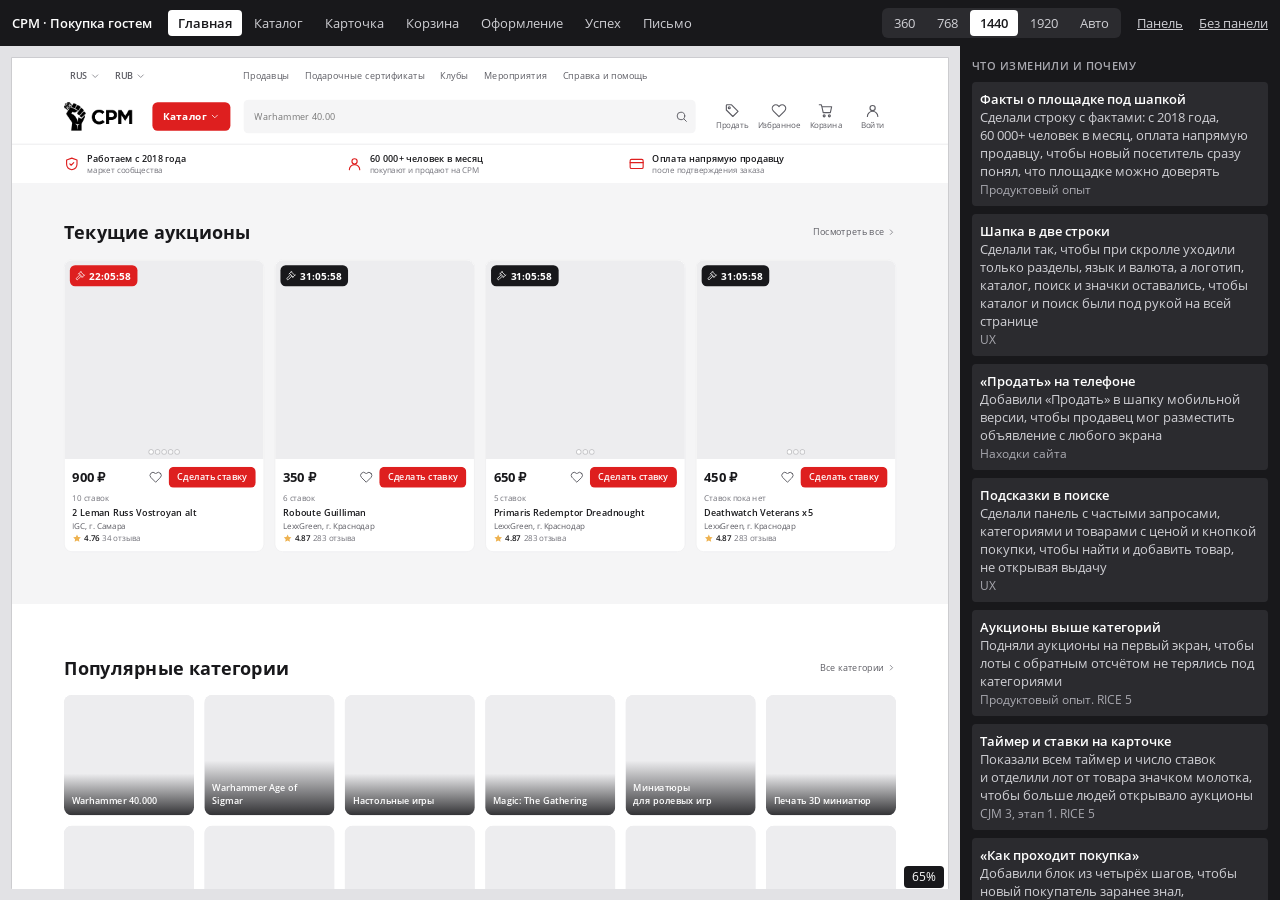
==== index.html @ 2442e8bf "Тексты преимуществ и обводка индикатора избранного Co-Authored-By: Claude Opus 5.5 <noreply@anthropi" ====
<!doctype html>
<html lang="ru">
<head>
<meta charset="utf-8">
<meta name="viewport" content="width=device-width, initial-scale=1">
<meta name="robots" content="noindex, nofollow">
<link rel="icon" href="assets/logo.png">
<title>СРМ: проверка прототипа</title>
<style>
@font-face { font-family: 'Open Sans'; font-weight: 400; src: url('assets/fonts/OpenSans-Regular.woff2') format('woff2'); }
@font-face { font-family: 'Open Sans'; font-weight: 600; src: url('assets/fonts/OpenSans-SemiBold.woff2') format('woff2'); }
:root { --bg: #18181b; --bg2: #2b2b2f; --line: #45454b; --t: #fff; --t2: #cfcfd4; --t3: #a9a9b0; --stage: #e2e2e5; }
* { box-sizing: border-box; }
html, body { height: 100%; margin: 0; }
body { display: grid; grid-template-rows: auto minmax(0, 1fr); font: 400 13px/18px 'Open Sans', sans-serif; background: var(--stage); color: var(--t); overflow: hidden; }
button { font: inherit; color: inherit; background: none; border: 0; cursor: pointer; padding: 0; }
.bar { background: var(--bg); display: flex; align-items: center; gap: 16px; padding: 8px 12px; min-width: 0; }
.bar .ttl { font-weight: 600; white-space: nowrap; }
.steps { display: flex; gap: 2px; overflow-x: auto; flex: 1; min-width: 0; scrollbar-width: none; }
.steps::-webkit-scrollbar { display: none; }
.steps button { flex: none; padding: 4px 10px; border-radius: 4px; color: var(--t2); white-space: nowrap; }
.steps button:hover { background: var(--bg2); }
.steps button.on { background: #fff; color: #18181b; font-weight: 600; }
.seg { display: flex; gap: 2px; background: var(--bg2); padding: 2px; border-radius: 6px; flex: none; }
.seg button { padding: 4px 10px; border-radius: 4px; color: var(--t2); }
.seg button.on { background: #fff; color: #18181b; font-weight: 600; }
.lnk { color: var(--t2); text-decoration: underline; white-space: nowrap; }
.main { display: grid; grid-template-columns: minmax(0, 1fr) 320px; min-height: 0; }
body.no-side .main { grid-template-columns: minmax(0, 1fr); }
body.no-side .side { display: none; }
.stage { position: relative; overflow: hidden; display: flex; justify-content: center; align-items: flex-start; padding: 12px; min-width: 0; }
.frame-box { background: #fff; box-shadow: 0 0 0 1px rgba(24,24,27,.16); transform-origin: top center; flex: none; }
iframe { display: block; width: 100%; height: 100%; border: 0; }
.scale { position: absolute; right: 16px; bottom: 12px; background: var(--bg); padding: 2px 8px; border-radius: 4px; font-size: 12px; }
.side { background: var(--bg); overflow: auto; padding: 12px; }
.side h2 { font-size: 11px; line-height: 16px; letter-spacing: .04em; text-transform: uppercase; color: var(--t3); margin: 16px 0 8px; font-weight: 600; }
.side h2:first-child { margin-top: 0; }
.ctl { display: grid; gap: 4px; }
.ctl button.act { text-align: left; padding: 6px 8px; border-radius: 4px; background: var(--bg2); color: var(--t); }
.ctl button.act:hover { background: var(--line); }
.tgl { display: flex; align-items: center; justify-content: space-between; gap: 8px; padding: 4px 8px; border-radius: 4px; background: var(--bg2); cursor: pointer; }
.tgl input { accent-color: #fb3939; margin: 0; }
.sel { width: 100%; background: var(--bg2); color: var(--t); border: 0; padding: 6px; border-radius: 4px; font: inherit; }
.ann { display: grid; gap: 8px; margin: 0; padding: 0; list-style: none; }
.ann li { padding: 8px; border-radius: 4px; background: var(--bg2); color: var(--t2); }
.ann b { color: var(--t); font-weight: 600; display: block; }
.ann .ref { display: block; margin-top: 2px; color: var(--t3); font-size: 12px; line-height: 16px; }
.ann li.dev { border-left: 2px solid #eeb250; }
.ann li.dev::before { content: 'Для разработки'; display: block; color: #eeb250; font-size: 11px; line-height: 16px; font-weight: 600; }
@media (max-width: 900px) { .bar { flex-wrap: wrap; } .steps { order: 3; flex-basis: 100%; } .main { grid-template-columns: minmax(0, 1fr); grid-template-rows: minmax(0, 1fr); } .side { display: none; } }
</style>
</head>
<body>
<div class="bar">
  <span class="ttl">СРМ · Покупка гостем</span>
  <div class="steps" id="steps"></div>
  <div class="seg" id="widths" aria-label="Ширина экрана"></div>
  <button class="lnk" id="sideBtn">Панель</button>
  <a class="lnk" href="app.html?v=59" target="_blank">Без панели</a>
</div>
<div class="main">
  <div class="stage" id="stage">
    <div class="frame-box" id="box"><iframe id="f" src="app.html?v=59#/" title="Прототип"></iframe></div>
    <span class="scale" id="scale" hidden></span>
  </div>
  <aside class="side" id="side"></aside>
</div>
<script>
const STEPS = [['home', 'Главная', '#/'], ['catalog', 'Каталог', '#/catalog'], ['item', 'Карточка', '#/item/strudd'], ['cart', 'Корзина', '#/cart'], ['checkout', 'Оформление', '#/checkout'], ['success', 'Успех', '#/success'], ['email', 'Письмо', '#/email']];
const WIDTHS = [[360, '360'], [768, '768'], [1440, '1440'], [1920, '1920'], [0, 'Авто']];

const NOTES = {
  home: [
    ['Факты о площадке под шапкой', 'Сделали строку с фактами: с 2018 года, 60 000+ человек в месяц, оплата напрямую продавцу, чтобы новый посетитель сразу понял, что площадке можно доверять', 'Продуктовый опыт'],
    ['Шапка в две строки', 'Сделали так, чтобы при скролле уходили только разделы, язык и валюта, а логотип, каталог, поиск и значки оставались, чтобы каталог и поиск были под рукой на всей странице', 'UX'],
    ['«Продать» на телефоне', 'Добавили «Продать» в шапку мобильной версии, чтобы продавец мог разместить объявление с любого экрана', 'Находки сайта'],
    ['Подсказки в поиске', 'Сделали панель с частыми запросами, категориями и товарами с ценой и кнопкой покупки, чтобы найти и добавить товар, не открывая выдачу', 'UX'],
    ['Аукционы выше категорий', 'Подняли аукционы на первый экран, чтобы лоты с обратным отсчётом не терялись под категориями', 'Продуктовый опыт. RICE 5'],
    ['Таймер и ставки на карточке', 'Показали всем таймер и число ставок и отделили лот от товара значком молотка, чтобы больше людей открывало аукционы', 'CJM 3, этап 1. RICE 5'],
    ['«Как проходит покупка»', 'Добавили блок из четырёх шагов, чтобы новый покупатель заранее знал, что сначала подтверждает продавец, а платит он потом и напрямую', 'CJM 1, этап 6'],
    ['Продавцы с лучшими отзывами', 'Добавили продавцов с рейтингом и их товарами, чтобы покупатель выбирал из проверенных и меньше боялся незнакомых', 'Продуктовый опыт. RICE 2'],
    ['Клубы и мероприятия вместе', 'Собрали два блока в один и опустили его ниже товаров, чтобы покупка шла первой, а сообщество оставалось на виду', 'Продуктовый опыт'],
    ['«Есть что продать?»', 'Добавили блок для продавцов, чтобы главная работала и на вторую сторону площадки, а не только на покупателя', 'Продуктовый опыт'],
  ],
  catalog: [
    ['Товары выше', 'Свернули теги в одну строку с «Показать ещё», чтобы товары были на первом экране, а не во второй его половине', 'CJM 1, этап 1. RICE 6'],
    ['Категории в фильтрах по шагам', 'Перенесли ряды категорий в фильтры и показываем их по шагам: раздел, группа, подраздел, чтобы не искать нужное в длинном дереве и всегда видеть путь назад', 'CJM 1, этап 1. RICE 6'],
    ['Короткие списки', 'Ограничили категории пятью пунктами до «Ещё», чтобы цена и продавец не уезжали вниз', 'UX'],
    ['Главные фильтры раскрыты', 'Раскрыли категорию, цену, продавца и безопасность, остальное свернули, чтобы основные фильтры были сразу видны, а колонка не растягивалась на несколько экранов', 'UX'],
    ['Фильтры применяются сразу', 'Убрали кнопку «Показать» на десктопе и показываем выбранное чипами над выдачей, чтобы сразу видеть результат и снимать фильтры по одному', 'UX'],
    ['Кнопка вместо значка', 'Заменили маленький значок корзины на красную кнопку рядом с ценой, чтобы главное действие было заметно в выдаче', 'UX. RICE 7'],
    ['Количество в карточке', 'Показываем счётчик вместо кнопки после добавления, чтобы менять количество, не уходя из выдачи', 'UX'],
    ['Продавец на карточке', 'Добавили продавца, город и рейтинг, чтобы оценить продавца без перехода в объявление', 'CJM 1, этап 3. RICE 2'],
    ['Плашки на фото', 'Вывели «Бесплатная доставка» и «Безопасная сделка» на карточку, чтобы условия были видны ещё до открытия объявления', 'Продуктовый опыт'],
    ['Телефон: шторка фильтров', 'Собрали категории, фильтры и сортировку в шторку с кнопкой «Показать N», чтобы выдача начиналась сразу под шапкой', 'CJM 1, этап 1. RICE 6'],
    ['Телефон: один фильтр', 'Открываем шторку только нужного фильтра по нажатию на чип, чтобы поправить его, не пролистывая все', 'UX'],
    ['Телефон: вид выдачи', 'Добавили переключатель на одну или две карточки в ряд, чтобы выбирать между фото крупнее и большим числом товаров', 'UX'],
  ],
  item: [
    ['Фокус на фото и покупке', 'Увеличили галерею и оставили одну главную кнопку, чтобы покупатель быстрее оценил лот', 'Flow 1. CJM 1, этап 2. RICE 7'],
    ['Кнопка рядом с ценой', 'Поставили цену, избранное и кнопку покупки в один ряд, а после добавления показываем количество, чтобы действие не терялось среди равнозначных кнопок', 'Flow 1. RICE 7'],
    ['Панель покупки на телефоне', 'Закрепили цену и кнопку внизу экрана, чтобы не листать до них почти 1000 px', 'Flow 2. CJM 1, этап 2. RICE 4'],
    ['Рейтинг на виду', 'Вывели оценку и число отзывов в блок продавца, чтобы доверие появлялось до открытия вкладок', 'Flow 1. CJM 1, этап 3. RICE 2'],
    ['Отзывы отдельной вкладкой', 'Сделали вкладку с разбивкой по звёздам и сортировкой, чтобы быстро понять, почему у продавца такая оценка', 'CJM 1, этап 3. RICE 2'],
    ['Блок продавца на всех ширинах', 'Вывели блок из свёрнутой секции на 768 и 360, чтобы покупатель с телефона видел продавца без лишних нажатий', 'Находки сайта'],
    ['Действия с продавцом значками', 'Сжали подписку, все товары и блокировку до значков с подписью, чтобы они не спорили с кнопкой покупки', 'Flow 1'],
    ['Описание по блокам', 'Разделили характеристики и текст, добавили абзацы и «Показать полностью», чтобы длинное описание читалось и не отодвигало отзывы', 'UX'],
    ['Без окна про Телеграм', 'Убрали поп-ап поверх блока продавца, чтобы он не отвлекал от решения о покупке', 'CJM 3, этап 2. RICE 27'],
    ['Звёзды у каждого отзыва', 'Показали оценку звёздами вместо «положительный» и «отрицательный», чтобы отзывы читались быстрее. Нужно хранить оценку каждого отзыва: сейчас на сайте средний балл и знак отзыва, в прототипе разбивка примерная', '', true],
  ],
  cart: [
    ['«Будет 2 заказа»', 'Предупреждаем заранее, что у каждого продавца свой заказ, срок и оплата, чтобы две оплаты не стали сюрпризом', 'Flow 4'],
    ['Итог по каждому продавцу', 'Показали сумму в группе и в сводке, чтобы было понятно, сколько платить и кому', 'CJM 1, этап 4. RICE 14'],
    ['Доставка отдельно', 'Написали, что доставка считается на следующем шаге, чтобы итог не вызывал вопросов и не приводил к отменам из-за неожиданной суммы', 'CJM 1, этап 4. RICE 14'],
    ['Кнопка объясняет отказ', 'Показываем причину под кнопкой: товар закончился или мало до минимальной суммы, чтобы покупатель сразу знал, что поправить', 'Таблица валидаций'],
    ['Удаление с отменой', 'Сделали отмену в уведомлении, чтобы случайно удалённый товар не приходилось искать заново', 'UX'],
    ['Фото крупнее', 'Увеличили фото товара, чтобы покупатель узнавал лот в списке и сверял заказ перед оформлением', 'UX'],
    ['Суммы в одном виде', 'Добавили разделитель разрядов на телефоне, чтобы крупные суммы читались так же, как на оформлении', 'Находки сайта'],
    ['Количество у всех товаров', 'Показали количество у всех продавцов, чтобы покупатель не оформлял несколько заказов на одинаковые товары. Сейчас на сайте это только у PRO, предел в прототипе это остаток', '', true],
  ],
  checkout: [
    ['Вход одной строкой', 'Заменили блок «Авторизация» строкой, чтобы форма стала короче, а гость сразу увидел, что вход не нужен', 'CJM 1, этап 5. RICE 3'],
    ['Понятные шаги', 'Разбили форму на получателя, доставку и оплату, чтобы было видно, что осталось заполнить', 'Flow 3'],
    ['Телефон: четыре шага', 'Разложили форму по шагам с проверкой в конце, чтобы не листать длинную страницу и видеть заказ целиком перед отправкой', 'Flow 3'],
    ['Зачем данные получателя', 'Написали, что заказ выдадут по этим данным, чтобы человек проверил их и не ошибся с именем', 'Flow 3'],
    ['Сначала доставка, потом адрес', 'Спрашиваем город, затем способ, и только потом адрес, если он нужен, чтобы было меньше ошибок и возвратов к форме', 'Flow 3. CJM 1, этап 5. RICE 29'],
    ['Только доступная доставка', 'Убрали серые варианты без объяснения и показываем способы для выбранного города, чтобы было меньше вопросов о доставке', 'Flow 3. CJM 1, этап 5. RICE 9'],
    ['Ошибки рядом с полем', 'Проверяем поле при выходе из него и ведём к первой ошибке при отправке, чтобы заказ нельзя было отправить без доставки и не приходилось искать, что не так', 'Flow 3'],
    ['Оплата отдельным блоком', 'Вынесли способ оплаты, промокод и комментарий из доставки, чтобы необязательные поля не мешали главному', 'Flow 3. UX'],
    ['Заметно про оплату', 'Написали «Сейчас платить не нужно» у кнопки, чтобы покупатель не ждал списания и не боялся нажать', 'CJM 1, этап 5'],
    ['Предупреждение о доставке', 'Сказали, что сумму доставки подтвердит продавец, чтобы её изменение не стало неожиданностью', 'CJM 2, этап 2. RICE 14'],
    ['«Оформить заказ»', 'Заменили «ПОДТВЕРДИТЬ», чтобы не путать действие покупателя с подтверждением продавца', 'UX'],
    ['ФИО одним полем', 'Объединили три поля в одно, чтобы вводить быстрее. На сервере нужно разбирать строку или хранить одно поле', '', true],
    ['Адрес отдельными полями', 'Разбили адрес на улицу, дом, квартиру и индекс, чтобы меньше ошибаться. На сервере одно поле адреса: нужно разбить или склеивать при сохранении', '', true],
    ['Единый поиск города', 'Ищем город сразу, без выбора региона, чтобы не делать лишний шаг. Регион нужно определять по городу', '', true],
    ['Улица не нужна при пункте выдачи', 'Не спрашиваем улицу у пунктов выдачи, чтобы не вводить лишнее. Сейчас сервер требует регион, город и улицу для всех доставок, кроме самовывоза', '', true],
    ['Свой адрес у второго заказа', 'Дали отдельный адрес для заказа другого продавца, чтобы отправить его в другое место. Нужно хранить адрес на заказ', '', true],
  ],
  success: [
    ['Честный срок', 'Назвали 48 часов и конкретную дату вместо «в течение суток», чтобы обещание совпадало с таймером и было меньше обращений', 'Flow 6. CJM 2, этап 2. RICE 8'],
    ['Что будет дальше', 'Показали шаги и срок каждого сразу на экране, чтобы покупатель знал, чей ход и что случится, если не успеть', 'Flow 6, 7. CJM 2, этап 1. RICE 12, 28'],
    ['Состав заказа', 'Вывели номер, статус, товары, доставку, оплату и итог, чтобы было меньше обращений «где мой заказ»', 'Flow 6. CJM 1, этап 6. RICE 11'],
    ['Аккаунт создан: говорим прямо', 'Сообщаем логин и где взять пароль, чтобы гость знал, что зарегистрирован, и нашёл заказ, реквизиты и чек', 'Flow 5. CJM 1, этап 6. RICE 17'],
    ['Телеграм внутри шагов', 'Перенесли подписку в «Что будет дальше», чтобы она читалась как способ следить за заказом, а не как реклама', 'Flow 6'],
    ['Автовход после заказа', 'Кнопка ведёт на вход, потому что сейчас гость не входит автоматически. Предлагаем автовход, чтобы он сразу попадал в заказ', '', true],
  ],
  email: [
    ['Письмо повторяет экран', 'Повторили срок, сумму, следующий шаг и блок про аккаунт, чтобы гость не потерял заказ, даже закрыв вкладку', 'Flow 5, 6. RICE 17'],
    ['Честный срок в письме', 'Заменили «сутки» на 48 часов и дату, чтобы письмо не расходилось с таймером', 'Flow 6. RICE 8'],
  ],
};

const HINTS = {
  catalog: ['Работают цена, город, оригинальность, состояние, материал, комплектация, категории и поиск. «Продавец» и «Безопасность» только запоминаются: таких данных у лотов нет', 'Лотов 19, поэтому «по 48» и «по 96» выдачу не меняют'],
  item: ['Включите «Вошедший пользователь» в состояниях, чтобы увидеть форму обсуждения'],
  checkout: ['Промокод MINI10, сертификат GIFT500. Любой другой покажет ошибку'],
  success: ['Варианты «Email есть в базе» и «Автоподтверждение у PRO» переключаются выше'],
};

const CTRLS = {
  home: [],
  catalog: [],
  item: [{ t: 'flag', k: 'soldOut', l: 'Нет в наличии' }, { t: 'flag', k: 'auth', l: 'Вошедший пользователь' }],
  cart: [{ t: 'preset', n: 'empty', l: 'Пустая корзина' }, { t: 'preset', n: 'one', l: 'Один продавец' }, { t: 'preset', n: 'two', l: 'Два продавца' }, { t: 'preset', n: 'three', l: 'Три товара у двух продавцов' }, { t: 'flag', k: 'itemOut', l: 'Товар закончился' }, { t: 'flag', k: 'partial', l: 'Остаток меньше выбранного' }, { t: 'flag', k: 'minSum', l: 'Минимальная сумма продавца' }],
  checkout: [{ t: 'fill', l: 'Заполнить форму' }, { t: 'empty', l: 'Отправить пустую форму' }, { t: 'preset', n: 'two', l: 'Два продавца' }, { t: 'select', k: 'fail', l: 'Ответ сервера', o: [['none', 'Заказ создан'], ['changed', 'Сумма изменилась'], ['out', 'Товар закончился'], ['balance', 'Отрицательный баланс']] }],
  success: [{ t: 'flag', k: 'emailExists', l: 'Email уже есть в базе' }, { t: 'flag', k: 'autoConfirm', l: 'Автоподтверждение у PRO' }],
  email: [{ t: 'flag', k: 'emailExists', l: 'Email уже есть в базе' }, { t: 'flag', k: 'autoConfirm', l: 'Автоподтверждение у PRO' }],
};

const $ = (s) => document.querySelector(s);
const f = $('#f'), box = $('#box'), stage = $('#stage'), scaleEl = $('#scale');
let st = { route: 'home', flags: {} };
let width = 1440;
try { const w = localStorage.getItem('mfm-width'); if (w !== null) width = +w; } catch (e) { /* без хранилища */ }
const send = (m) => f.contentWindow.postMessage(m, '*');
const nb = (s) => s.replace(/(^|[\s(«—])(а|в|во|и|к|о|об|от|до|по|за|из|на|не|но|с|со|у|для|без|или|что)\s/gi, '$1$2 ');

function layout() {
  const aw = stage.clientWidth - 24, ah = stage.clientHeight - 24;
  if (!width) { box.style.cssText = `width:${aw}px;height:${ah}px`; scaleEl.hidden = true; return; }
  const s = Math.min(1, aw / width);
  box.style.cssText = `width:${width}px;height:${Math.round(ah / s)}px;transform:scale(${s})`;
  scaleEl.hidden = s === 1; scaleEl.textContent = Math.round(s * 100) + '%';
}
function drawTop() {
  $('#steps').innerHTML = STEPS.map(([k, l]) => `<button data-s="${k}" class="${st.route === k ? 'on' : ''}">${l}</button>`).join('');
  $('#widths').innerHTML = WIDTHS.map(([w, l]) => `<button data-w="${w}" class="${width === w ? 'on' : ''}">${l}</button>`).join('');
}
function drawSide() {
  const c = CTRLS[st.route] || [];
  const n = NOTES[st.route] || [];
  const hints = HINTS[st.route] || [];
  const ctl = c.map((x) => {
    if (x.t === 'flag') return `<label class="tgl"><span>${x.l}</span><input type="checkbox" data-flag="${x.k}" ${st.flags[x.k] ? 'checked' : ''}></label>`;
    if (x.t === 'preset') return `<button class="act" data-preset="${x.n}">${x.l}</button>`;
    if (x.t === 'fill') return `<button class="act" data-fill>${x.l}</button>`;
    if (x.t === 'empty') return `<button class="act" data-empty>${x.l}</button>`;
    if (x.t === 'select') return `<label>${x.l}<select class="sel" data-sel="${x.k}" style="margin-top:4px">${x.o.map(([v, t]) => `<option value="${v}" ${st.flags[x.k] === v ? 'selected' : ''}>${t}</option>`).join('')}</select></label>`;
    return '';
  }).join('');
  $('#side').innerHTML = `${ctl ? `<h2>Состояния</h2><div class="ctl">${ctl}</div>` : ''}
    <h2>Что изменили и почему</h2>
    <ul class="ann">${n.map(([a, b, r, dev]) => `<li class="${dev ? 'dev' : ''}"><b>${nb(a)}</b>${nb(b)}${r ? `<span class="ref">${r}</span>` : ''}</li>`).join('')}</ul>
    ${hints.length ? `<h2>Как проверить</h2><ul class="ann">${hints.map((t) => `<li>${nb(t)}</li>`).join('')}</ul>` : ''}
    <h2>Прототип</h2><div class="ctl"><button class="act" data-reset>Начать сценарий заново</button></div>`;
}
window.addEventListener('message', (e) => {
  if (!e.data || e.data.type !== 'mfm-state') return;
  const changed = e.data.route !== st.route || JSON.stringify(e.data.flags) !== JSON.stringify(st.flags);
  st = e.data; drawTop(); if (changed) drawSide();
});
document.addEventListener('click', (e) => {
  const t = e.target;
  if (t.dataset.s) { const s = STEPS.find(([k]) => k === t.dataset.s); send({ type: 'mfm-go', hash: s[2] }); }
  if (t.dataset.w !== undefined) { width = +t.dataset.w; try { localStorage.setItem('mfm-width', width); } catch (e2) { /* без хранилища */ } drawTop(); layout(); }
  if (t.dataset.preset) send({ type: 'mfm-preset', name: t.dataset.preset });
  if ('fill' in t.dataset) send({ type: 'mfm-fill' });
  if ('empty' in t.dataset) send({ type: 'mfm-empty-submit' });
  if ('reset' in t.dataset) send({ type: 'mfm-reset' });
  if (t.id === 'sideBtn') { document.body.classList.toggle('no-side'); layout(); }
});
document.addEventListener('change', (e) => {
  const t = e.target;
  if (t.dataset.flag) send({ type: 'mfm-flag', key: t.dataset.flag, value: t.checked });
  if (t.dataset.sel) send({ type: 'mfm-flag', key: t.dataset.sel, value: t.value });
});
window.addEventListener('resize', layout);
drawTop(); drawSide(); layout();
</script>
</body>
</html>
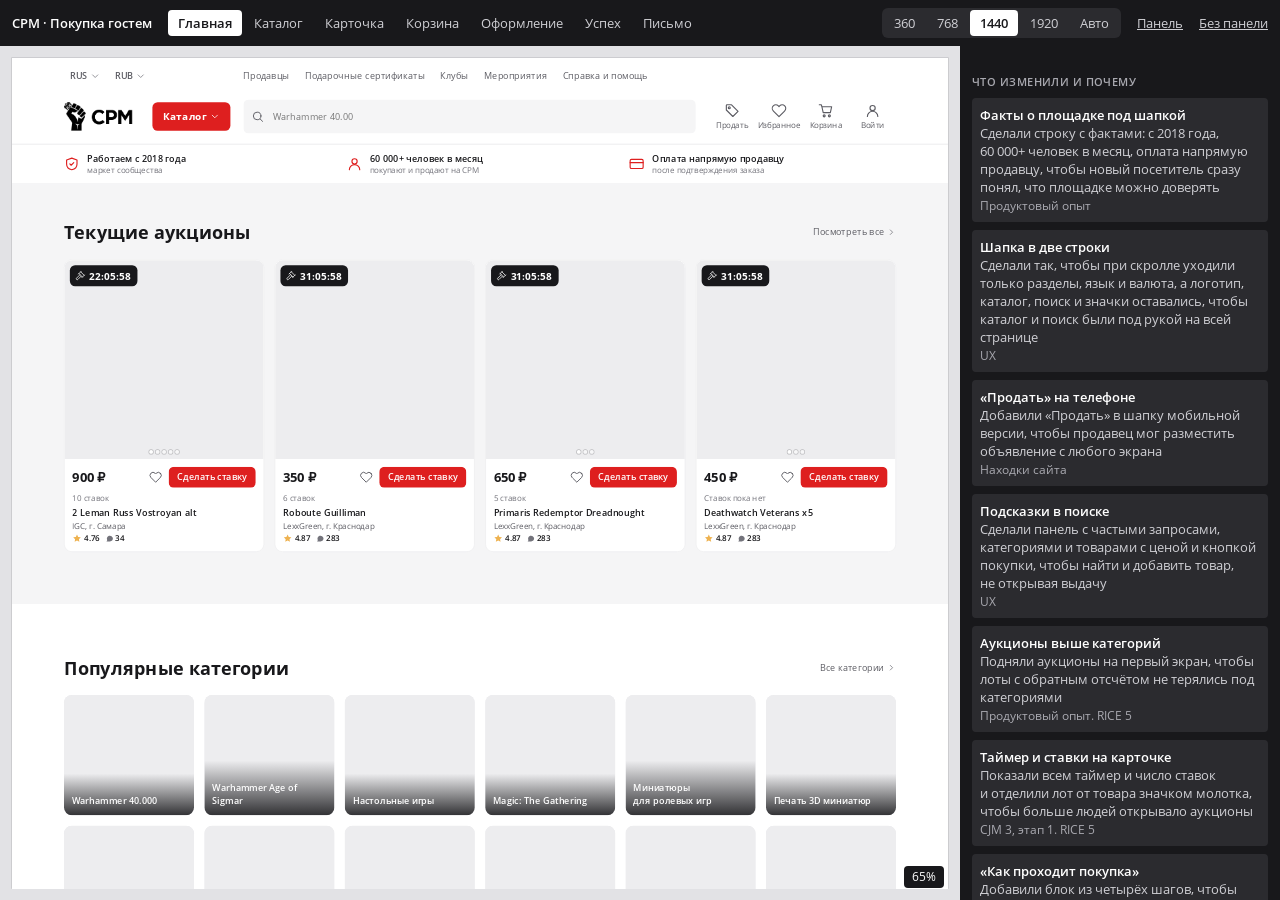
==== commit 6b218579: "Правки карточек, отзывов и адаптива Co-Authored-By: Claude Opus 5.5 <noreply@anthropic.com>" ====
--- a/index.html
+++ b/index.html
@@ -47,7 +47,14 @@
 .ann .ref { display: block; margin-top: 2px; color: var(--t3); font-size: 12px; line-height: 16px; }
 .ann li.dev { border-left: 2px solid #eeb250; }
 .ann li.dev::before { content: 'Для разработки'; display: block; color: #eeb250; font-size: 11px; line-height: 16px; font-weight: 600; }
-@media (max-width: 900px) { .bar { flex-wrap: wrap; } .steps { order: 3; flex-basis: 100%; } .main { grid-template-columns: minmax(0, 1fr); grid-template-rows: minmax(0, 1fr); } .side { display: none; } }
+.side-x { display: none; margin-bottom: 8px; }
+@media (max-width: 900px) { .bar { flex-wrap: wrap; } .steps { order: 3; flex-basis: 100%; } .main { grid-template-rows: minmax(0, 1fr); } }
+@media (max-width: 640px) {
+  .main { grid-template-columns: minmax(0, 1fr); }
+  .side { display: none; }
+  body.side-open .side { display: block; position: fixed; top: 0; right: 0; bottom: 0; width: min(320px, 100%); z-index: 30; }
+  .side-x { display: block; }
+}
 </style>
 </head>
 <body>
@@ -56,11 +63,11 @@
   <div class="steps" id="steps"></div>
   <div class="seg" id="widths" aria-label="Ширина экрана"></div>
   <button class="lnk" id="sideBtn">Панель</button>
-  <a class="lnk" href="app.html?v=59" target="_blank">Без панели</a>
+  <a class="lnk" href="app.html?v=77" target="_blank">Без панели</a>
 </div>
 <div class="main">
   <div class="stage" id="stage">
-    <div class="frame-box" id="box"><iframe id="f" src="app.html?v=59#/" title="Прототип"></iframe></div>
+    <div class="frame-box" id="box"><iframe id="f" src="app.html?v=77#/" title="Прототип"></iframe></div>
     <span class="scale" id="scale" hidden></span>
   </div>
   <aside class="side" id="side"></aside>
@@ -90,8 +97,8 @@
     ['Фильтры применяются сразу', 'Убрали кнопку «Показать» на десктопе и показываем выбранное чипами над выдачей, чтобы сразу видеть результат и снимать фильтры по одному', 'UX'],
     ['Кнопка вместо значка', 'Заменили маленький значок корзины на красную кнопку рядом с ценой, чтобы главное действие было заметно в выдаче', 'UX. RICE 7'],
     ['Количество в карточке', 'Показываем счётчик вместо кнопки после добавления, чтобы менять количество, не уходя из выдачи', 'UX'],
-    ['Продавец на карточке', 'Добавили продавца, город и рейтинг, чтобы оценить продавца без перехода в объявление', 'CJM 1, этап 3. RICE 2'],
-    ['Плашки на фото', 'Вывели «Бесплатная доставка» и «Безопасная сделка» на карточку, чтобы условия были видны ещё до открытия объявления', 'Продуктовый опыт'],
+    ['Адаптив: фото крупнее, текста меньше', 'Убрали поля и зазоры почти до нуля, сделали фото выше, убрали город, а кнопку поставили вниз, чтобы фото работало на выбор и на экране помещалось больше товаров', 'UX'],
+    ['Продавец на карточке', 'Добавили продавца, город, рейтинг и число отзывов со значком, чтобы оценить продавца без перехода в объявление', 'CJM 1, этап 3. RICE 2'],
     ['Телефон: шторка фильтров', 'Собрали категории, фильтры и сортировку в шторку с кнопкой «Показать N», чтобы выдача начиналась сразу под шапкой', 'CJM 1, этап 1. RICE 6'],
     ['Телефон: один фильтр', 'Открываем шторку только нужного фильтра по нажатию на чип, чтобы поправить его, не пролистывая все', 'UX'],
     ['Телефон: вид выдачи', 'Добавили переключатель на одну или две карточки в ряд, чтобы выбирать между фото крупнее и большим числом товаров', 'UX'],
@@ -101,7 +108,7 @@
     ['Кнопка рядом с ценой', 'Поставили цену, избранное и кнопку покупки в один ряд, а после добавления показываем количество, чтобы действие не терялось среди равнозначных кнопок', 'Flow 1. RICE 7'],
     ['Панель покупки на телефоне', 'Закрепили цену и кнопку внизу экрана, чтобы не листать до них почти 1000 px', 'Flow 2. CJM 1, этап 2. RICE 4'],
     ['Рейтинг на виду', 'Вывели оценку и число отзывов в блок продавца, чтобы доверие появлялось до открытия вкладок', 'Flow 1. CJM 1, этап 3. RICE 2'],
-    ['Отзывы отдельной вкладкой', 'Сделали вкладку с разбивкой по звёздам и сортировкой, чтобы быстро понять, почему у продавца такая оценка', 'CJM 1, этап 3. RICE 2'],
+    ['Отзывы о товаре и о продавце раздельно', 'Оставили рядом с обсуждением отзывы именно об этом лоте, а отзывы о продавце открываем отдельно по ссылке у рейтинга, чтобы покупатель видел, что пишут о товаре, и при желании проверял продавца', 'CJM 1, этап 3. RICE 2'],
     ['Блок продавца на всех ширинах', 'Вывели блок из свёрнутой секции на 768 и 360, чтобы покупатель с телефона видел продавца без лишних нажатий', 'Находки сайта'],
     ['Действия с продавцом значками', 'Сжали подписку, все товары и блокировку до значков с подписью, чтобы они не спорили с кнопкой покупки', 'Flow 1'],
     ['Описание по блокам', 'Разделили характеристики и текст, добавили абзацы и «Показать полностью», чтобы длинное описание читалось и не отодвигало отзывы', 'UX'],
@@ -152,7 +159,7 @@
 
 const HINTS = {
   catalog: ['Работают цена, город, оригинальность, состояние, материал, комплектация, категории и поиск. «Продавец» и «Безопасность» только запоминаются: таких данных у лотов нет', 'Лотов 19, поэтому «по 48» и «по 96» выдачу не меняют'],
-  item: ['Включите «Вошедший пользователь» в состояниях, чтобы увидеть форму обсуждения'],
+  item: ['Включите «Вошедший пользователь» в состояниях, чтобы увидеть форму обсуждения', 'Отзывы о товаре и теги примерные: отзывы взяты из отзывов о продавце, теги подобраны вручную'],
   checkout: ['Промокод MINI10, сертификат GIFT500. Любой другой покажет ошибку'],
   success: ['Варианты «Email есть в базе» и «Автоподтверждение у PRO» переключаются выше'],
 };
@@ -198,7 +205,7 @@
     if (x.t === 'select') return `<label>${x.l}<select class="sel" data-sel="${x.k}" style="margin-top:4px">${x.o.map(([v, t]) => `<option value="${v}" ${st.flags[x.k] === v ? 'selected' : ''}>${t}</option>`).join('')}</select></label>`;
     return '';
   }).join('');
-  $('#side').innerHTML = `${ctl ? `<h2>Состояния</h2><div class="ctl">${ctl}</div>` : ''}
+  $('#side').innerHTML = `<button class="lnk side-x" id="sideClose">Скрыть панель</button>${ctl ? `<h2>Состояния</h2><div class="ctl">${ctl}</div>` : ''}
     <h2>Что изменили и почему</h2>
     <ul class="ann">${n.map(([a, b, r, dev]) => `<li class="${dev ? 'dev' : ''}"><b>${nb(a)}</b>${nb(b)}${r ? `<span class="ref">${r}</span>` : ''}</li>`).join('')}</ul>
     ${hints.length ? `<h2>Как проверить</h2><ul class="ann">${hints.map((t) => `<li>${nb(t)}</li>`).join('')}</ul>` : ''}
@@ -217,7 +224,8 @@
   if ('fill' in t.dataset) send({ type: 'mfm-fill' });
   if ('empty' in t.dataset) send({ type: 'mfm-empty-submit' });
   if ('reset' in t.dataset) send({ type: 'mfm-reset' });
-  if (t.id === 'sideBtn') { document.body.classList.toggle('no-side'); layout(); }
+  if (t.id === 'sideBtn') { document.body.classList.toggle(window.innerWidth <= 640 ? 'side-open' : 'no-side'); layout(); }
+  if (t.id === 'sideClose') document.body.classList.remove('side-open');
 });
 document.addEventListener('change', (e) => {
   const t = e.target;
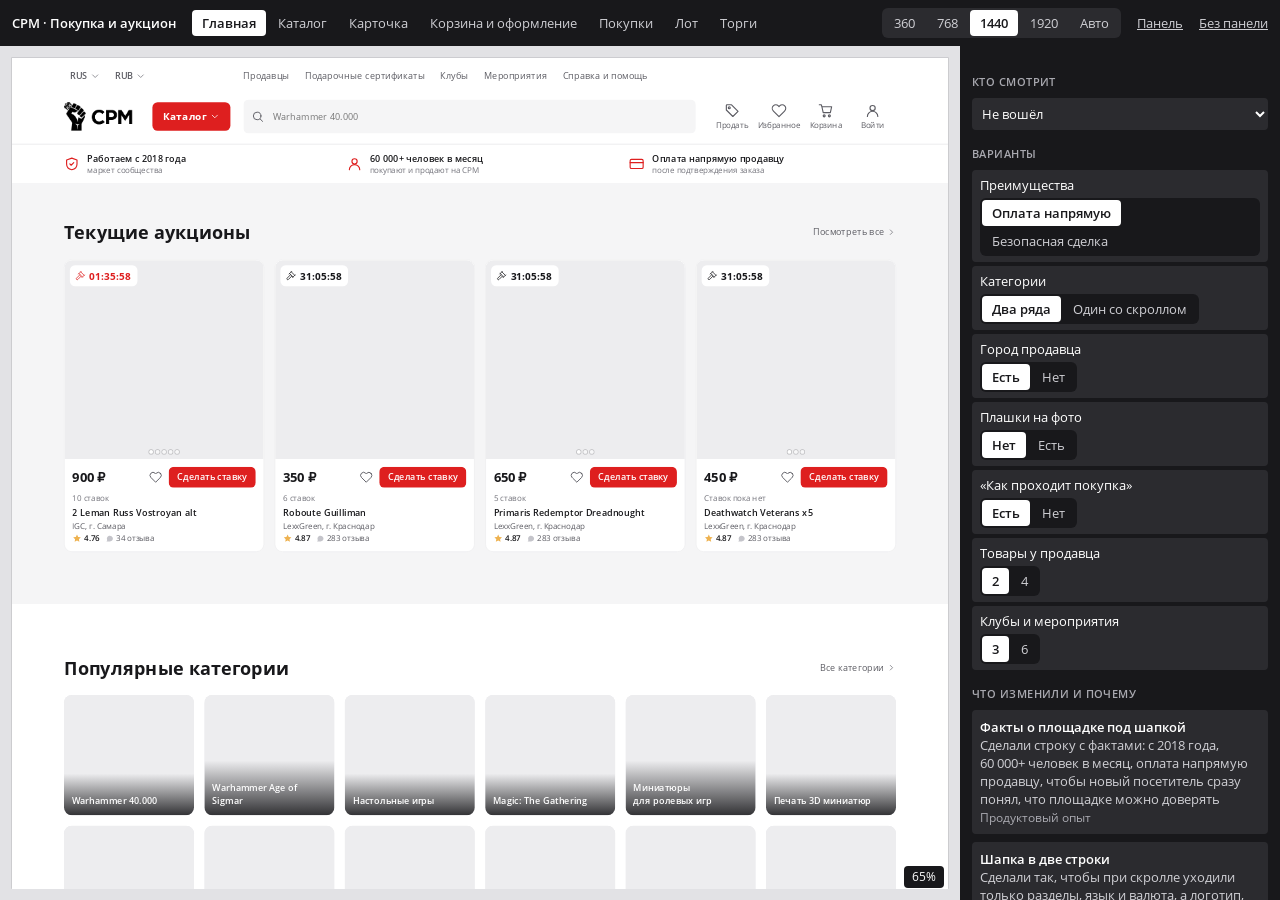
==== commit 7297b2b4: "Опубликовать сценарии покупки и аукциона" ====
--- a/index.html
+++ b/index.html
@@ -16,6 +16,8 @@
 button { font: inherit; color: inherit; background: none; border: 0; cursor: pointer; padding: 0; }
 .bar { background: var(--bg); display: flex; align-items: center; gap: 16px; padding: 8px 12px; min-width: 0; }
 .bar .ttl { font-weight: 600; white-space: nowrap; }
+.route-nav { display: grid; flex: 1; min-width: 0; gap: 4px; }
+.steps[hidden] { display: none; }
 .steps { display: flex; gap: 2px; overflow-x: auto; flex: 1; min-width: 0; scrollbar-width: none; }
 .steps::-webkit-scrollbar { display: none; }
 .steps button { flex: none; padding: 4px 10px; border-radius: 4px; color: var(--t2); white-space: nowrap; }
@@ -39,6 +41,7 @@
 .ctl button.act { text-align: left; padding: 6px 8px; border-radius: 4px; background: var(--bg2); color: var(--t); }
 .ctl button.act:hover { background: var(--line); }
 .tgl { display: flex; align-items: center; justify-content: space-between; gap: 8px; padding: 4px 8px; border-radius: 4px; background: var(--bg2); cursor: pointer; }
+.var { display: grid; gap: 4px; padding: 6px 8px; border-radius: 4px; background: var(--bg2); } .var .seg { background: var(--bg); justify-self: start; flex-wrap: wrap; }
 .tgl input { accent-color: #fb3939; margin: 0; }
 .sel { width: 100%; background: var(--bg2); color: var(--t); border: 0; padding: 6px; border-radius: 4px; font: inherit; }
 .ann { display: grid; gap: 8px; margin: 0; padding: 0; list-style: none; }
@@ -48,7 +51,7 @@
 .ann li.dev { border-left: 2px solid #eeb250; }
 .ann li.dev::before { content: 'Для разработки'; display: block; color: #eeb250; font-size: 11px; line-height: 16px; font-weight: 600; }
 .side-x { display: none; margin-bottom: 8px; }
-@media (max-width: 900px) { .bar { flex-wrap: wrap; } .steps { order: 3; flex-basis: 100%; } .main { grid-template-rows: minmax(0, 1fr); } }
+@media (max-width: 900px) { .bar { flex-wrap: wrap; } .route-nav { order: 3; flex-basis: 100%; } .main { grid-template-rows: minmax(0, 1fr); } }
 @media (max-width: 640px) {
   .main { grid-template-columns: minmax(0, 1fr); }
   .side { display: none; }
@@ -59,21 +62,21 @@
 </head>
 <body>
 <div class="bar">
-  <span class="ttl">СРМ · Покупка гостем</span>
-  <div class="steps" id="steps"></div>
+  <span class="ttl">СРМ · Покупка и аукцион</span>
+  <div class="route-nav"><nav class="steps" id="steps" aria-label="Разделы прототипа"></nav><nav class="steps" id="orderSteps" aria-label="Этапы заказа" hidden></nav></div>
   <div class="seg" id="widths" aria-label="Ширина экрана"></div>
   <button class="lnk" id="sideBtn">Панель</button>
-  <a class="lnk" href="app.html?v=77" target="_blank">Без панели</a>
+  <a class="lnk" href="app.html?v=94" target="_blank">Без панели</a>
 </div>
 <div class="main">
   <div class="stage" id="stage">
-    <div class="frame-box" id="box"><iframe id="f" src="app.html?v=77#/" title="Прототип"></iframe></div>
+    <div class="frame-box" id="box"><iframe id="f" src="app.html?v=94#/" title="Прототип"></iframe></div>
     <span class="scale" id="scale" hidden></span>
   </div>
   <aside class="side" id="side"></aside>
 </div>
 <script>
-const STEPS = [['home', 'Главная', '#/'], ['catalog', 'Каталог', '#/catalog'], ['item', 'Карточка', '#/item/strudd'], ['cart', 'Корзина', '#/cart'], ['checkout', 'Оформление', '#/checkout'], ['success', 'Успех', '#/success'], ['email', 'Письмо', '#/email']];
+const STEPS = [['home', 'Главная', '#/'], ['catalog', 'Каталог', '#/catalog'], ['item', 'Карточка', '#/item/strudd'], ['cart', 'Корзина', '#/cart'], ['checkout', 'Оформление', '#/checkout'], ['success', 'Успех', '#/success'], ['lk', 'Покупки', '#/lk/orders'], ['lot', 'Лот', '#/lot/a-guilliman'], ['bids', 'Торги', '#/lk/auctions']];
 const WIDTHS = [[360, '360'], [768, '768'], [1440, '1440'], [1920, '1920'], [0, 'Авто']];
 
 const NOTES = {
@@ -90,20 +93,23 @@
     ['«Есть что продать?»', 'Добавили блок для продавцов, чтобы главная работала и на вторую сторону площадки, а не только на покупателя', 'Продуктовый опыт'],
   ],
   catalog: [
+    ['Избранное без перехода', 'Объясняем в окне, зачем войти, вместо переброса на страницу входа, чтобы человек не терял выдачу', 'UX'],
     ['Товары выше', 'Свернули теги в одну строку с «Показать ещё», чтобы товары были на первом экране, а не во второй его половине', 'CJM 1, этап 1. RICE 6'],
     ['Категории в фильтрах по шагам', 'Перенесли ряды категорий в фильтры и показываем их по шагам: раздел, группа, подраздел, чтобы не искать нужное в длинном дереве и всегда видеть путь назад', 'CJM 1, этап 1. RICE 6'],
     ['Короткие списки', 'Ограничили категории пятью пунктами до «Ещё», чтобы цена и продавец не уезжали вниз', 'UX'],
-    ['Главные фильтры раскрыты', 'Раскрыли категорию, цену, продавца и безопасность, остальное свернули, чтобы основные фильтры были сразу видны, а колонка не растягивалась на несколько экранов', 'UX'],
-    ['Фильтры применяются сразу', 'Убрали кнопку «Показать» на десктопе и показываем выбранное чипами над выдачей, чтобы сразу видеть результат и снимать фильтры по одному', 'UX'],
+    ['Фильтры раскрыты', 'Раскрыли все фильтры, чтобы ими чаще пользовались', 'Обсуждение в Miro'],
+    ['Кнопка «Показать» у фильтра', 'Показываем подсказку с числом найденного рядом с изменённым фильтром, чтобы не нагружать поиск на каждый клик: без фасетного индекса применять сразу нельзя. На телефоне кнопка закреплена внизу', 'Обсуждение в Miro. Для разработки: вариант «Сразу» требует индекс', 1],
     ['Кнопка вместо значка', 'Заменили маленький значок корзины на красную кнопку рядом с ценой, чтобы главное действие было заметно в выдаче', 'UX. RICE 7'],
     ['Количество в карточке', 'Показываем счётчик вместо кнопки после добавления, чтобы менять количество, не уходя из выдачи', 'UX'],
     ['Адаптив: фото крупнее, текста меньше', 'Убрали поля и зазоры почти до нуля, сделали фото выше, убрали город, а кнопку поставили вниз, чтобы фото работало на выбор и на экране помещалось больше товаров', 'UX'],
     ['Продавец на карточке', 'Добавили продавца, город, рейтинг и число отзывов со значком, чтобы оценить продавца без перехода в объявление', 'CJM 1, этап 3. RICE 2'],
-    ['Телефон: шторка фильтров', 'Собрали категории, фильтры и сортировку в шторку с кнопкой «Показать N», чтобы выдача начиналась сразу под шапкой', 'CJM 1, этап 1. RICE 6'],
-    ['Телефон: один фильтр', 'Открываем шторку только нужного фильтра по нажатию на чип, чтобы поправить его, не пролистывая все', 'UX'],
+    ['Фильтры над выдачей', 'На телефоне и планшете панель над товарами. Все группы раскрыты, панель можно прокручивать', 'CJM 1, этап 1. RICE 6'],
+    ['Телефон: один фильтр', 'Нажатие на применённый фильтр прокручивает панель к его группе', 'UX'],
     ['Телефон: вид выдачи', 'Добавили переключатель на одну или две карточки в ряд, чтобы выбирать между фото крупнее и большим числом товаров', 'UX'],
   ],
   item: [
+    ['Описание и характеристики на вкладках', 'Разделили их на две вкладки, чтобы блок был короче и описание читалось сразу. Теги оставили под описанием', 'Обратная связь пользователя'],
+    ['Своё объявление', 'Показываем продавцу плашку и убираем избранное, подписку и жалобу, чтобы было видно, что это его лот и какое действие доступно', 'UX'],
     ['Фокус на фото и покупке', 'Увеличили галерею и оставили одну главную кнопку, чтобы покупатель быстрее оценил лот', 'Flow 1. CJM 1, этап 2. RICE 7'],
     ['Кнопка рядом с ценой', 'Поставили цену, избранное и кнопку покупки в один ряд, а после добавления показываем количество, чтобы действие не терялось среди равнозначных кнопок', 'Flow 1. RICE 7'],
     ['Панель покупки на телефоне', 'Закрепили цену и кнопку внизу экрана, чтобы не листать до них почти 1000 px', 'Flow 2. CJM 1, этап 2. RICE 4'],
@@ -116,6 +122,7 @@
     ['Звёзды у каждого отзыва', 'Показали оценку звёздами вместо «положительный» и «отрицательный», чтобы отзывы читались быстрее. Нужно хранить оценку каждого отзыва: сейчас на сайте средний балл и знак отзыва, в прототипе разбивка примерная', '', true],
   ],
   cart: [
+    ['Безопасная сделка', 'Показываем выбор в корзине или на оплате с комиссией в итоге: от выбора зависят итог, способ оплаты и шаги заказа', 'Обсуждение в Miro. Комиссия примерная. Для разработки', 1],
     ['«Будет 2 заказа»', 'Предупреждаем заранее, что у каждого продавца свой заказ, срок и оплата, чтобы две оплаты не стали сюрпризом', 'Flow 4'],
     ['Итог по каждому продавцу', 'Показали сумму в группе и в сводке, чтобы было понятно, сколько платить и кому', 'CJM 1, этап 4. RICE 14'],
     ['Доставка отдельно', 'Написали, что доставка считается на следующем шаге, чтобы итог не вызывал вопросов и не приводил к отменам из-за неожиданной суммы', 'CJM 1, этап 4. RICE 14'],
@@ -144,34 +151,81 @@
     ['Свой адрес у второго заказа', 'Дали отдельный адрес для заказа другого продавца, чтобы отправить его в другое место. Нужно хранить адрес на заказ', '', true],
   ],
   success: [
+    ['Вошедшему без блока про аккаунт', 'Убрали блок про создание аккаунта и вход для вошедшего покупателя, чтобы вести его сразу к заказу', 'UX'],
     ['Честный срок', 'Назвали 48 часов и конкретную дату вместо «в течение суток», чтобы обещание совпадало с таймером и было меньше обращений', 'Flow 6. CJM 2, этап 2. RICE 8'],
     ['Что будет дальше', 'Показали шаги и срок каждого сразу на экране, чтобы покупатель знал, чей ход и что случится, если не успеть', 'Flow 6, 7. CJM 2, этап 1. RICE 12, 28'],
     ['Состав заказа', 'Вывели номер, статус, товары, доставку, оплату и итог, чтобы было меньше обращений «где мой заказ»', 'Flow 6. CJM 1, этап 6. RICE 11'],
     ['Аккаунт создан: говорим прямо', 'Сообщаем логин и где взять пароль, чтобы гость знал, что зарегистрирован, и нашёл заказ, реквизиты и чек', 'Flow 5. CJM 1, этап 6. RICE 17'],
-    ['Телеграм внутри шагов', 'Перенесли подписку в «Что будет дальше», чтобы она читалась как способ следить за заказом, а не как реклама', 'Flow 6'],
+    ['Подписка на статус', 'Заменили рекламу Телеграма на выбор ВК или Телеграма, потому что из ВК приходит 40% заходов', 'Обсуждение в Miro'],
+    ['Контакт для связи', 'Дали вошедшему покупателю оставить контакт, чтобы продавцу было проще уточнить детали заказа', 'Обсуждение в Miro. Для разработки', 1],
     ['Автовход после заказа', 'Кнопка ведёт на вход, потому что сейчас гость не входит автоматически. Предлагаем автовход, чтобы он сразу попадал в заказ', '', true],
   ],
-  email: [
-    ['Письмо повторяет экран', 'Повторили срок, сумму, следующий шаг и блок про аккаунт, чтобы гость не потерял заказ, даже закрыв вкладку', 'Flow 5, 6. RICE 17'],
-    ['Честный срок в письме', 'Заменили «сутки» на 48 часов и дату, чтобы письмо не расходилось с таймером', 'Flow 6. RICE 8'],
+  lk: [
+    ['Что дальше на каждом статусе', 'Показываем, чей сейчас ход, что сделать и до какого срока, чтобы меньше писали в поддержку', 'Поддержка: 55% обращений после заказа. CJM 2'],
+    ['Сроки в часах', 'Показываем дату и остаток в часах, чтобы «1 день» не означал почти 48 часов', 'Находки сайта. RICE 8'],
+    ['Страница заказа', 'Вынесли шаги, доставку, оплату, продавца и действия на отдельную страницу, а в списке оставили статус, срок и главную кнопку, чтобы список читался быстро', 'Обратная связь пользователя'],
+    ['Поиск и фильтры', 'Вернули поиск и фильтры по статусу, оплате и доставке, как на сайте, и добавили поиск по товару и продавцу', 'Находки сайта'],
+    ['Понятные шаги', 'Шаги подписаны по смыслу: что уже было и что происходит сейчас', 'CJM 2'],
+    ['Окно оплаты', 'Добавили срок и последствия, имя файла, ошибки и сообщение об успехе, убрали бледную отмену из окна', 'Flow 5. CJM 2'],
+    ['Чек в заказе', 'Показываем отправленный чек в деталях заказа, чтобы его можно было открыть', 'Находки сайта'],
+    ['Подтверждение получения', 'Развели «Заказ получен» и спор: спор открывается из окна подтверждения с понятным предупреждением', 'Поддержка'],
+    ['Отзыв', 'Подписали поле «Ваш отзыв», убрали готовую пятёрку и показали ошибки по каждому полю', 'Находки сайта'],
+    ['Отзыв на отменённый заказ', 'Оставили отзыв, если заказ был в обработке, как на сайте', 'Обсуждение в Miro'],
+    ['Отмена после оплаты и смена доставки', 'В варианте «С новой логикой» показываем запрос к продавцу, чтобы закрыть ручные обращения', 'Поддержка. Для разработки: логики на сайте нет', 1],
+  ],
+  lot: [
+    ['Страница лота', 'Собрали лот по образцу карточки товара: фото и таймер главные, ставка рядом', 'Flow 3. CJM 3'],
+    ['Красный таймер', 'Красим таймер только в последние два часа, чтобы цвет значил срочность', 'Обсуждение в Miro'],
+    ['Условия до ставки', 'Показываем доставку, штраф и резерв рядом со ставкой, чтобы не узнавать о них после победы', 'Поддержка'],
+    ['Ошибка ставки', 'Показываем причину и минимум рядом с полем: сейчас ставка ниже стартовой не проходит молча', 'Находки сайта'],
+    ['Подтверждение на месте', 'Подтверждаем ставку прямо в панели, без диалога, чтобы ставить быстро в последние минуты. Предупреждаем, что ставку не отменить, и о сумме намного выше текущей', 'Обратная связь пользователя. Поддержка'],
+    ['Почта прямо в окне', 'Подтверждаем почту кодом в окне ставки, потому что в профиле нужной кнопки нет', 'Поддержка: 42 обращения. Для разработки', 1],
+    ['Обсуждение и описание', 'Дали лоту те же описание, характеристики и обсуждение, что и карточке товара', 'UX'],
+    ['Завершённый лот из торгов', 'Не показываем поле ставки, если лот открыт из завершённых торгов', 'Обратная связь пользователя'],
+    ['Экран победы', 'Показываем шаги и срок 48 часов, чтобы победитель понял, что лот уже в корзине', 'Поддержка. CJM 3'],
+    ['Резерв', 'Единый статус «Резерв не достигнут» вместо письма о победе и отмены', 'Поддержка'],
+  ],
+  bids: [
+    ['Метка о незавершённом', 'Показываем счётчик в меню профиля и ЛК, пока выигранный лот не оформлен, чтобы не пропустить срок 48 часов и штраф', 'Поддержка. CJM 3'],
+    ['Статус каждого лота', 'Показываем лидерство, перебитую ставку и итог меткой, чтобы не считать суммы самому', 'CJM 3'],
+    ['Автоставка на виду', 'Показываем сумму автоставки и на лоте, и здесь', 'Находки сайта'],
+    ['Одно действие в карточке', 'Даём кнопку по ситуации: поставить снова, оформить заказ или открыть лот', 'UX'],
   ],
 };
 
 const HINTS = {
   catalog: ['Работают цена, город, оригинальность, состояние, материал, комплектация, категории и поиск. «Продавец» и «Безопасность» только запоминаются: таких данных у лотов нет', 'Лотов 19, поэтому «по 48» и «по 96» выдачу не меняют'],
-  item: ['Включите «Вошедший пользователь» в состояниях, чтобы увидеть форму обсуждения', 'Отзывы о товаре и теги примерные: отзывы взяты из отзывов о продавце, теги подобраны вручную'],
-  checkout: ['Промокод MINI10, сертификат GIFT500. Любой другой покажет ошибку'],
+  item: ['Выберите, кто смотрит, выше: форма обсуждения, подписка и жалоба есть только после входа. Продавец это PocketSized Prints, его лот Strudd Panzermensh', 'Отзывы о товаре и теги примерные: отзывы взяты из отзывов о продавце, теги подобраны вручную'],
+  lk: ['Выберите «Вошёл, покупатель» в блоке «Кто смотрит»: без входа ЛК просит войти'],
+  lot: ['Код подтверждения почты 1234', 'Свой аукцион виден при роли продавца'],
+  bids: ['Выберите «Вошёл, покупатель» в блоке «Кто смотрит»'],
+  checkout: ['Промокод MINI10, сертификат GIFT500. Любой другой покажет ошибку', 'Наличные видны только при самовывозе'],
   success: ['Варианты «Email есть в базе» и «Автоподтверждение у PRO» переключаются выше'],
+};
+
+const LOTS = [['live', 'Идут торги'], ['lead', 'Вы лидируете'], ['outbid', 'Ставку перебили'], ['auto', 'Есть автоставка'], ['won', 'Вы выиграли'], ['lost', 'Выиграл другой'], ['reserve', 'Резерв не достигнут'], ['ended', 'Завершён без ставок']];
+const ROLES = [['guest', 'Не вошёл'], ['buyer', 'Вошёл, покупатель'], ['seller', 'Вошёл, продавец своего лота']];
+
+const VARS = {
+  home: [['adv', 'Преимущества', [['direct', 'Оплата напрямую'], ['safe', 'Безопасная сделка']]], ['cats', 'Категории', [['two', 'Два ряда'], ['one', 'Один со скроллом']]], ['city', 'Город продавца', [['on', 'Есть'], ['off', 'Нет']]], ['plaques', 'Плашки на фото', [['off', 'Нет'], ['on', 'Есть']]], ['how', '«Как проходит покупка»', [['on', 'Есть'], ['off', 'Нет']]], ['sellerGoods', 'Товары у продавца', [['2', '2'], ['4', '4']]], ['clubs', 'Клубы и мероприятия', [['3', '3'], ['6', '6']]]],
+  catalog: [['filters', 'Фильтры на десктопе', [['btn', 'С кнопкой'], ['live', 'Сразу']]], ['city', 'Город продавца', [['on', 'Есть'], ['off', 'Нет']]], ['plaques', 'Плашки на фото', [['off', 'Нет'], ['on', 'Есть']]]],
+  item: [['stock', 'Наличие', [['num', 'С числом'], ['plain', 'Без числа']]], ['sellerBox', 'Блок продавца', [['short', 'Короткий'], ['full', 'С полями']]], ['recs', 'Рекомендации', [['on', 'Есть'], ['off', 'Нет']]]],
+  cart: [['safe', 'Безопасная сделка', [['cart', 'В корзине'], ['pay', 'На оплате'], ['off', 'Нет']]], ['recs', 'Рекомендации', [['on', 'Есть'], ['off', 'Нет']]]],
+  checkout: [['safe', 'Безопасная сделка', [['cart', 'В корзине'], ['pay', 'На оплате'], ['off', 'Нет']]]],
+  lot: [['timer', 'Таймер лота', [['price', 'Рядом с ценой'], ['line', 'Строка'], ['cells', 'Ячейки'], ['bar', 'Шкала'], ['block', 'Блоком']]]],
+  lk: [['logic', 'Заказ', [['now', 'Как сейчас'], ['next', 'С новой логикой']]]],
 };
 
 const CTRLS = {
   home: [],
   catalog: [],
-  item: [{ t: 'flag', k: 'soldOut', l: 'Нет в наличии' }, { t: 'flag', k: 'auth', l: 'Вошедший пользователь' }],
+  lk: [{ t: 'go', l: 'Открыть заказ', h: '#/lk/order/464811' }, { t: 'go', l: 'Заказ с безопасной сделкой', h: '#/lk/order/464808' }, { t: 'flag', k: 'noOrders', l: 'Нет заказов' }, { t: 'flag', k: 'minus', l: 'Минус на балансе' }, { t: 'flag', k: 'rcFail', l: 'Сбой загрузки чека' }, { t: 'msg', m: { type: 'mfm-rc', value: 'ok' }, l: 'Окно оплаты: файл выбран' }, { t: 'msg', m: { type: 'mfm-rc', value: 'big' }, l: 'Окно оплаты: файл больше 20 МБ' }, { t: 'msg', m: { type: 'mfm-rc', value: 'bad' }, l: 'Окно оплаты: неверный формат' }],
+  lot: [{ t: 'lot' }, { t: 'flag', k: 'noEmail', l: 'Почта не подтверждена' }, { t: 'flag', k: 'minus', l: 'Минус на балансе' }, { t: 'go', l: 'Открыть свой аукцион', h: '#/lot/a-own' }, { t: 'go', l: 'Лот с резервом', h: '#/lot/a-leman' }, { t: 'go', l: 'Лот с блиц-ценой', h: '#/lot/a-guilliman' }],
+  bids: [{ t: 'flag', k: 'noBids', l: 'Не участвовал в торгах' }],
+  item: [{ t: 'flag', k: 'soldOut', l: 'Нет в наличии' }],
   cart: [{ t: 'preset', n: 'empty', l: 'Пустая корзина' }, { t: 'preset', n: 'one', l: 'Один продавец' }, { t: 'preset', n: 'two', l: 'Два продавца' }, { t: 'preset', n: 'three', l: 'Три товара у двух продавцов' }, { t: 'flag', k: 'itemOut', l: 'Товар закончился' }, { t: 'flag', k: 'partial', l: 'Остаток меньше выбранного' }, { t: 'flag', k: 'minSum', l: 'Минимальная сумма продавца' }],
-  checkout: [{ t: 'fill', l: 'Заполнить форму' }, { t: 'empty', l: 'Отправить пустую форму' }, { t: 'preset', n: 'two', l: 'Два продавца' }, { t: 'select', k: 'fail', l: 'Ответ сервера', o: [['none', 'Заказ создан'], ['changed', 'Сумма изменилась'], ['out', 'Товар закончился'], ['balance', 'Отрицательный баланс']] }],
-  success: [{ t: 'flag', k: 'emailExists', l: 'Email уже есть в базе' }, { t: 'flag', k: 'autoConfirm', l: 'Автоподтверждение у PRO' }],
-  email: [{ t: 'flag', k: 'emailExists', l: 'Email уже есть в базе' }, { t: 'flag', k: 'autoConfirm', l: 'Автоподтверждение у PRO' }],
+  checkout: [{ t: 'fill', l: 'Заполнить форму' }, { t: 'empty', l: 'Отправить пустую форму' }, { t: 'preset', n: 'two', l: 'Два продавца' }, { t: 'preset', n: 'cash', l: 'Самовывоз: есть наличные' }, { t: 'select', k: 'fail', l: 'Ответ сервера', o: [['none', 'Заказ создан'], ['changed', 'Сумма изменилась'], ['out', 'Товар закончился'], ['balance', 'Отрицательный баланс']] }],
+  success: [{ t: 'flag', k: 'emailExists', guest: true, l: 'Email уже есть в базе' }, { t: 'flag', k: 'autoConfirm', l: 'Автоподтверждение у PRO' }],
 };
 
 const $ = (s) => document.querySelector(s);
@@ -189,23 +243,38 @@
   box.style.cssText = `width:${width}px;height:${Math.round(ah / s)}px;transform:scale(${s})`;
   scaleEl.hidden = s === 1; scaleEl.textContent = Math.round(s * 100) + '%';
 }
+const orderRoutes = ['cart', 'checkout', 'success'];
+function stepButton(k, l, active) {
+  return `<button data-s="${k}" aria-pressed="${active}" class="${active ? 'on' : ''}">${l}</button>`;
+}
 function drawTop() {
-  $('#steps').innerHTML = STEPS.map(([k, l]) => `<button data-s="${k}" class="${st.route === k ? 'on' : ''}">${l}</button>`).join('');
+  $('#steps').innerHTML = STEPS.filter(([k]) => !orderRoutes.includes(k) || k === 'cart').map(([k, l]) =>
+    k === 'cart' ? stepButton('cart', 'Корзина и оформление', orderRoutes.includes(st.route)) : stepButton(k, l, st.route === k)
+  ).join('');
+  const inside = orderRoutes.includes(st.route);
+  $('#orderSteps').hidden = !inside;
+  $('#orderSteps').innerHTML = inside ? STEPS.filter(([k]) => orderRoutes.includes(k)).map(([k, l]) => stepButton(k, l, st.route === k)).join('') : '';
   $('#widths').innerHTML = WIDTHS.map(([w, l]) => `<button data-w="${w}" class="${width === w ? 'on' : ''}">${l}</button>`).join('');
 }
 function drawSide() {
-  const c = CTRLS[st.route] || [];
+  const c = (CTRLS[st.route] || []).filter((x) => !x.guest || !st.flags.role || st.flags.role === 'guest');
   const n = NOTES[st.route] || [];
   const hints = HINTS[st.route] || [];
+  const vs = VARS[st.route] || [];
+  const vHtml = vs.map(([k, l, o]) => { const cur = (st.vars && st.vars[k]) || o[0][0]; return `<div class="var"><span>${l}</span><div class="seg">${o.map(([v, t]) => `<button data-var="${k}" data-v="${v}" class="${cur === v ? 'on' : ''}">${t}</button>`).join('')}</div></div>`; }).join('');
   const ctl = c.map((x) => {
     if (x.t === 'flag') return `<label class="tgl"><span>${x.l}</span><input type="checkbox" data-flag="${x.k}" ${st.flags[x.k] ? 'checked' : ''}></label>`;
     if (x.t === 'preset') return `<button class="act" data-preset="${x.n}">${x.l}</button>`;
+    if (x.t === 'msg') return `<button class="act" data-msg='${JSON.stringify(x.m)}'>${x.l}</button>`;
+    if (x.t === 'go') return `<button class="act" data-go="${x.h}">${x.l}</button>`;
+    if (x.t === 'lot') return `<label>Состояние лота<select class="sel" data-lot style="margin-top:4px">${LOTS.map(([v, t]) => `<option value="${v}" ${(st.lotSt || 'live') === v ? 'selected' : ''}>${t}</option>`).join('')}</select></label>`;
     if (x.t === 'fill') return `<button class="act" data-fill>${x.l}</button>`;
     if (x.t === 'empty') return `<button class="act" data-empty>${x.l}</button>`;
     if (x.t === 'select') return `<label>${x.l}<select class="sel" data-sel="${x.k}" style="margin-top:4px">${x.o.map(([v, t]) => `<option value="${v}" ${st.flags[x.k] === v ? 'selected' : ''}>${t}</option>`).join('')}</select></label>`;
     return '';
   }).join('');
-  $('#side').innerHTML = `<button class="lnk side-x" id="sideClose">Скрыть панель</button>${ctl ? `<h2>Состояния</h2><div class="ctl">${ctl}</div>` : ''}
+  const roles = ROLES.map(([v, t]) => `<option value="${v}" ${(st.flags.role || 'guest') === v ? 'selected' : ''}>${t}</option>`).join('');
+  $('#side').innerHTML = `<button class="lnk side-x" id="sideClose">Скрыть панель</button><h2>Кто смотрит</h2><select class="sel" data-sel="role" aria-label="Кто смотрит">${roles}</select>${vHtml ? `<h2>Варианты</h2><div class="ctl">${vHtml}</div>` : ''}${ctl ? `<h2>Состояния</h2><div class="ctl">${ctl}</div>` : ''}
     <h2>Что изменили и почему</h2>
     <ul class="ann">${n.map(([a, b, r, dev]) => `<li class="${dev ? 'dev' : ''}"><b>${nb(a)}</b>${nb(b)}${r ? `<span class="ref">${r}</span>` : ''}</li>`).join('')}</ul>
     ${hints.length ? `<h2>Как проверить</h2><ul class="ann">${hints.map((t) => `<li>${nb(t)}</li>`).join('')}</ul>` : ''}
@@ -213,13 +282,16 @@
 }
 window.addEventListener('message', (e) => {
   if (!e.data || e.data.type !== 'mfm-state') return;
-  const changed = e.data.route !== st.route || JSON.stringify(e.data.flags) !== JSON.stringify(st.flags);
+  const changed = e.data.route !== st.route || JSON.stringify(e.data.flags) !== JSON.stringify(st.flags) || JSON.stringify(e.data.vars) !== JSON.stringify(st.vars) || e.data.lotSt !== st.lotSt;
   st = e.data; drawTop(); if (changed) drawSide();
 });
 document.addEventListener('click', (e) => {
   const t = e.target;
   if (t.dataset.s) { const s = STEPS.find(([k]) => k === t.dataset.s); send({ type: 'mfm-go', hash: s[2] }); }
   if (t.dataset.w !== undefined) { width = +t.dataset.w; try { localStorage.setItem('mfm-width', width); } catch (e2) { /* без хранилища */ } drawTop(); layout(); }
+  if (t.dataset.var) { send({ type: 'mfm-var', key: t.dataset.var, value: t.dataset.v }); return; }
+  if (t.dataset.msg) send(JSON.parse(t.dataset.msg));
+  if (t.dataset.go) send({ type: 'mfm-go', hash: t.dataset.go });
   if (t.dataset.preset) send({ type: 'mfm-preset', name: t.dataset.preset });
   if ('fill' in t.dataset) send({ type: 'mfm-fill' });
   if ('empty' in t.dataset) send({ type: 'mfm-empty-submit' });
@@ -229,6 +301,7 @@
 });
 document.addEventListener('change', (e) => {
   const t = e.target;
+  if ('lot' in t.dataset) send({ type: 'mfm-lot', value: t.value });
   if (t.dataset.flag) send({ type: 'mfm-flag', key: t.dataset.flag, value: t.checked });
   if (t.dataset.sel) send({ type: 'mfm-flag', key: t.dataset.sel, value: t.value });
 });
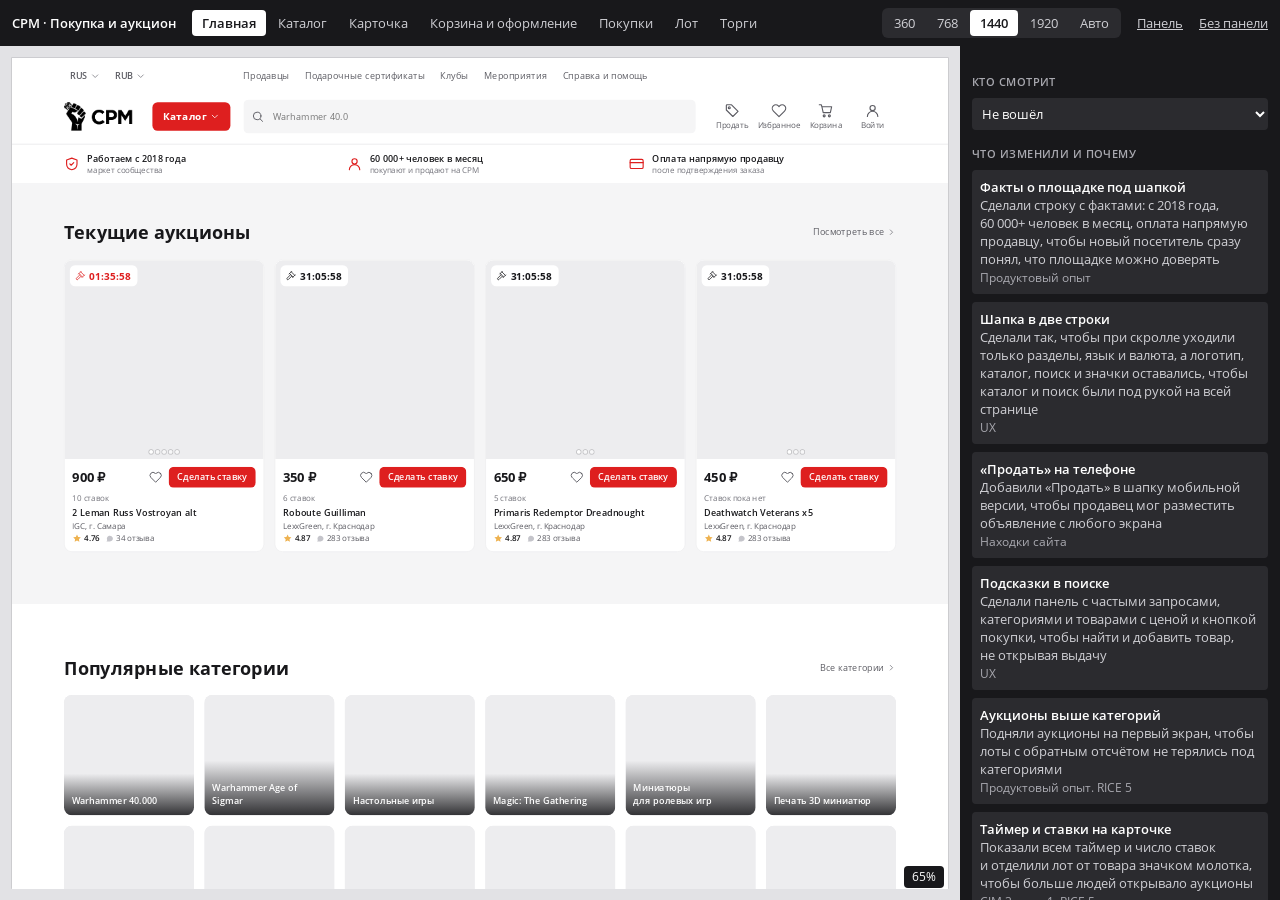
==== commit c4d03b1c: "Синхронизировать варианты с макетами и поправить закрепление итога" ====
--- a/index.html
+++ b/index.html
@@ -41,7 +41,6 @@
 .ctl button.act { text-align: left; padding: 6px 8px; border-radius: 4px; background: var(--bg2); color: var(--t); }
 .ctl button.act:hover { background: var(--line); }
 .tgl { display: flex; align-items: center; justify-content: space-between; gap: 8px; padding: 4px 8px; border-radius: 4px; background: var(--bg2); cursor: pointer; }
-.var { display: grid; gap: 4px; padding: 6px 8px; border-radius: 4px; background: var(--bg2); } .var .seg { background: var(--bg); justify-self: start; flex-wrap: wrap; }
 .tgl input { accent-color: #fb3939; margin: 0; }
 .sel { width: 100%; background: var(--bg2); color: var(--t); border: 0; padding: 6px; border-radius: 4px; font: inherit; }
 .ann { display: grid; gap: 8px; margin: 0; padding: 0; list-style: none; }
@@ -66,11 +65,11 @@
   <div class="route-nav"><nav class="steps" id="steps" aria-label="Разделы прототипа"></nav><nav class="steps" id="orderSteps" aria-label="Этапы заказа" hidden></nav></div>
   <div class="seg" id="widths" aria-label="Ширина экрана"></div>
   <button class="lnk" id="sideBtn">Панель</button>
-  <a class="lnk" href="app.html?v=94" target="_blank">Без панели</a>
+  <a class="lnk" href="app.html?v=95" target="_blank">Без панели</a>
 </div>
 <div class="main">
   <div class="stage" id="stage">
-    <div class="frame-box" id="box"><iframe id="f" src="app.html?v=94#/" title="Прототип"></iframe></div>
+    <div class="frame-box" id="box"><iframe id="f" src="app.html?v=95#/" title="Прототип"></iframe></div>
     <span class="scale" id="scale" hidden></span>
   </div>
   <aside class="side" id="side"></aside>
@@ -98,7 +97,7 @@
     ['Категории в фильтрах по шагам', 'Перенесли ряды категорий в фильтры и показываем их по шагам: раздел, группа, подраздел, чтобы не искать нужное в длинном дереве и всегда видеть путь назад', 'CJM 1, этап 1. RICE 6'],
     ['Короткие списки', 'Ограничили категории пятью пунктами до «Ещё», чтобы цена и продавец не уезжали вниз', 'UX'],
     ['Фильтры раскрыты', 'Раскрыли все фильтры, чтобы ими чаще пользовались', 'Обсуждение в Miro'],
-    ['Кнопка «Показать» у фильтра', 'Показываем подсказку с числом найденного рядом с изменённым фильтром, чтобы не нагружать поиск на каждый клик: без фасетного индекса применять сразу нельзя. На телефоне кнопка закреплена внизу', 'Обсуждение в Miro. Для разработки: вариант «Сразу» требует индекс', 1],
+    ['Кнопка «Показать» у фильтра', 'Показываем подсказку с числом найденного рядом с изменённым фильтром, чтобы не нагружать поиск на каждый клик: без фасетного индекса применять сразу нельзя. На телефоне кнопка закреплена внизу', 'Обсуждение в Miro. Для разработки', 1],
     ['Кнопка вместо значка', 'Заменили маленький значок корзины на красную кнопку рядом с ценой, чтобы главное действие было заметно в выдаче', 'UX. RICE 7'],
     ['Количество в карточке', 'Показываем счётчик вместо кнопки после добавления, чтобы менять количество, не уходя из выдачи', 'UX'],
     ['Адаптив: фото крупнее, текста меньше', 'Убрали поля и зазоры почти до нуля, сделали фото выше, убрали город, а кнопку поставили вниз, чтобы фото работало на выбор и на экране помещалось больше товаров', 'UX'],
@@ -122,7 +121,7 @@
     ['Звёзды у каждого отзыва', 'Показали оценку звёздами вместо «положительный» и «отрицательный», чтобы отзывы читались быстрее. Нужно хранить оценку каждого отзыва: сейчас на сайте средний балл и знак отзыва, в прототипе разбивка примерная', '', true],
   ],
   cart: [
-    ['Безопасная сделка', 'Показываем выбор в корзине или на оплате с комиссией в итоге: от выбора зависят итог, способ оплаты и шаги заказа', 'Обсуждение в Miro. Комиссия примерная. Для разработки', 1],
+    ['Безопасная сделка', 'Предлагаем безопасную сделку на шаге оплаты и показываем комиссию в итоге: от выбора зависят сумма и шаги заказа', 'Обсуждение в Miro. Комиссия примерная. Для разработки', 1],
     ['«Будет 2 заказа»', 'Предупреждаем заранее, что у каждого продавца свой заказ, срок и оплата, чтобы две оплаты не стали сюрпризом', 'Flow 4'],
     ['Итог по каждому продавцу', 'Показали сумму в группе и в сводке, чтобы было понятно, сколько платить и кому', 'CJM 1, этап 4. RICE 14'],
     ['Доставка отдельно', 'Написали, что доставка считается на следующем шаге, чтобы итог не вызывал вопросов и не приводил к отменам из-за неожиданной суммы', 'CJM 1, этап 4. RICE 14'],
@@ -171,7 +170,7 @@
     ['Подтверждение получения', 'Развели «Заказ получен» и спор: спор открывается из окна подтверждения с понятным предупреждением', 'Поддержка'],
     ['Отзыв', 'Подписали поле «Ваш отзыв», убрали готовую пятёрку и показали ошибки по каждому полю', 'Находки сайта'],
     ['Отзыв на отменённый заказ', 'Оставили отзыв, если заказ был в обработке, как на сайте', 'Обсуждение в Miro'],
-    ['Отмена после оплаты и смена доставки', 'В варианте «С новой логикой» показываем запрос к продавцу, чтобы закрыть ручные обращения', 'Поддержка. Для разработки: логики на сайте нет', 1],
+    ['Отмена после оплаты и смена доставки', 'В примере «Смена доставки и отмена после оплаты» показываем запрос к продавцу', 'Поддержка. Для разработки: логики на сайте нет', 1],
   ],
   lot: [
     ['Страница лота', 'Собрали лот по образцу карточки товара: фото и таймер главные, ставка рядом', 'Flow 3. CJM 3'],
@@ -200,26 +199,16 @@
   lot: ['Код подтверждения почты 1234', 'Свой аукцион виден при роли продавца'],
   bids: ['Выберите «Вошёл, покупатель» в блоке «Кто смотрит»'],
   checkout: ['Промокод MINI10, сертификат GIFT500. Любой другой покажет ошибку', 'Наличные видны только при самовывозе'],
-  success: ['Варианты «Email есть в базе» и «Автоподтверждение у PRO» переключаются выше'],
+  success: ['Состояния «Email есть в базе» и «Автоподтверждение у PRO» переключаются выше'],
 };
 
 const LOTS = [['live', 'Идут торги'], ['lead', 'Вы лидируете'], ['outbid', 'Ставку перебили'], ['auto', 'Есть автоставка'], ['won', 'Вы выиграли'], ['lost', 'Выиграл другой'], ['reserve', 'Резерв не достигнут'], ['ended', 'Завершён без ставок']];
 const ROLES = [['guest', 'Не вошёл'], ['buyer', 'Вошёл, покупатель'], ['seller', 'Вошёл, продавец своего лота']];
-
-const VARS = {
-  home: [['adv', 'Преимущества', [['direct', 'Оплата напрямую'], ['safe', 'Безопасная сделка']]], ['cats', 'Категории', [['two', 'Два ряда'], ['one', 'Один со скроллом']]], ['city', 'Город продавца', [['on', 'Есть'], ['off', 'Нет']]], ['plaques', 'Плашки на фото', [['off', 'Нет'], ['on', 'Есть']]], ['how', '«Как проходит покупка»', [['on', 'Есть'], ['off', 'Нет']]], ['sellerGoods', 'Товары у продавца', [['2', '2'], ['4', '4']]], ['clubs', 'Клубы и мероприятия', [['3', '3'], ['6', '6']]]],
-  catalog: [['filters', 'Фильтры на десктопе', [['btn', 'С кнопкой'], ['live', 'Сразу']]], ['city', 'Город продавца', [['on', 'Есть'], ['off', 'Нет']]], ['plaques', 'Плашки на фото', [['off', 'Нет'], ['on', 'Есть']]]],
-  item: [['stock', 'Наличие', [['num', 'С числом'], ['plain', 'Без числа']]], ['sellerBox', 'Блок продавца', [['short', 'Короткий'], ['full', 'С полями']]], ['recs', 'Рекомендации', [['on', 'Есть'], ['off', 'Нет']]]],
-  cart: [['safe', 'Безопасная сделка', [['cart', 'В корзине'], ['pay', 'На оплате'], ['off', 'Нет']]], ['recs', 'Рекомендации', [['on', 'Есть'], ['off', 'Нет']]]],
-  checkout: [['safe', 'Безопасная сделка', [['cart', 'В корзине'], ['pay', 'На оплате'], ['off', 'Нет']]]],
-  lot: [['timer', 'Таймер лота', [['price', 'Рядом с ценой'], ['line', 'Строка'], ['cells', 'Ячейки'], ['bar', 'Шкала'], ['block', 'Блоком']]]],
-  lk: [['logic', 'Заказ', [['now', 'Как сейчас'], ['next', 'С новой логикой']]]],
-};
 
 const CTRLS = {
   home: [],
   catalog: [],
-  lk: [{ t: 'go', l: 'Открыть заказ', h: '#/lk/order/464811' }, { t: 'go', l: 'Заказ с безопасной сделкой', h: '#/lk/order/464808' }, { t: 'flag', k: 'noOrders', l: 'Нет заказов' }, { t: 'flag', k: 'minus', l: 'Минус на балансе' }, { t: 'flag', k: 'rcFail', l: 'Сбой загрузки чека' }, { t: 'msg', m: { type: 'mfm-rc', value: 'ok' }, l: 'Окно оплаты: файл выбран' }, { t: 'msg', m: { type: 'mfm-rc', value: 'big' }, l: 'Окно оплаты: файл больше 20 МБ' }, { t: 'msg', m: { type: 'mfm-rc', value: 'bad' }, l: 'Окно оплаты: неверный формат' }],
+  lk: [{ t: 'go', l: 'Открыть заказ', h: '#/lk/order/464811' }, { t: 'go', l: 'Заказ с безопасной сделкой', h: '#/lk/order/464808' }, { t: 'go', l: 'Смена доставки и отмена после оплаты', h: '#/lk/order/464806?demo=change-order' }, { t: 'flag', k: 'noOrders', l: 'Нет заказов' }, { t: 'flag', k: 'minus', l: 'Минус на балансе' }, { t: 'flag', k: 'rcFail', l: 'Сбой загрузки чека' }, { t: 'msg', m: { type: 'mfm-rc', value: 'ok' }, l: 'Окно оплаты: файл выбран' }, { t: 'msg', m: { type: 'mfm-rc', value: 'big' }, l: 'Окно оплаты: файл больше 20 МБ' }, { t: 'msg', m: { type: 'mfm-rc', value: 'bad' }, l: 'Окно оплаты: неверный формат' }],
   lot: [{ t: 'lot' }, { t: 'flag', k: 'noEmail', l: 'Почта не подтверждена' }, { t: 'flag', k: 'minus', l: 'Минус на балансе' }, { t: 'go', l: 'Открыть свой аукцион', h: '#/lot/a-own' }, { t: 'go', l: 'Лот с резервом', h: '#/lot/a-leman' }, { t: 'go', l: 'Лот с блиц-ценой', h: '#/lot/a-guilliman' }],
   bids: [{ t: 'flag', k: 'noBids', l: 'Не участвовал в торгах' }],
   item: [{ t: 'flag', k: 'soldOut', l: 'Нет в наличии' }],
@@ -260,8 +249,6 @@
   const c = (CTRLS[st.route] || []).filter((x) => !x.guest || !st.flags.role || st.flags.role === 'guest');
   const n = NOTES[st.route] || [];
   const hints = HINTS[st.route] || [];
-  const vs = VARS[st.route] || [];
-  const vHtml = vs.map(([k, l, o]) => { const cur = (st.vars && st.vars[k]) || o[0][0]; return `<div class="var"><span>${l}</span><div class="seg">${o.map(([v, t]) => `<button data-var="${k}" data-v="${v}" class="${cur === v ? 'on' : ''}">${t}</button>`).join('')}</div></div>`; }).join('');
   const ctl = c.map((x) => {
     if (x.t === 'flag') return `<label class="tgl"><span>${x.l}</span><input type="checkbox" data-flag="${x.k}" ${st.flags[x.k] ? 'checked' : ''}></label>`;
     if (x.t === 'preset') return `<button class="act" data-preset="${x.n}">${x.l}</button>`;
@@ -274,7 +261,7 @@
     return '';
   }).join('');
   const roles = ROLES.map(([v, t]) => `<option value="${v}" ${(st.flags.role || 'guest') === v ? 'selected' : ''}>${t}</option>`).join('');
-  $('#side').innerHTML = `<button class="lnk side-x" id="sideClose">Скрыть панель</button><h2>Кто смотрит</h2><select class="sel" data-sel="role" aria-label="Кто смотрит">${roles}</select>${vHtml ? `<h2>Варианты</h2><div class="ctl">${vHtml}</div>` : ''}${ctl ? `<h2>Состояния</h2><div class="ctl">${ctl}</div>` : ''}
+  $('#side').innerHTML = `<button class="lnk side-x" id="sideClose">Скрыть панель</button><h2>Кто смотрит</h2><select class="sel" data-sel="role" aria-label="Кто смотрит">${roles}</select>${ctl ? `<h2>Состояния</h2><div class="ctl">${ctl}</div>` : ''}
     <h2>Что изменили и почему</h2>
     <ul class="ann">${n.map(([a, b, r, dev]) => `<li class="${dev ? 'dev' : ''}"><b>${nb(a)}</b>${nb(b)}${r ? `<span class="ref">${r}</span>` : ''}</li>`).join('')}</ul>
     ${hints.length ? `<h2>Как проверить</h2><ul class="ann">${hints.map((t) => `<li>${nb(t)}</li>`).join('')}</ul>` : ''}
@@ -282,14 +269,13 @@
 }
 window.addEventListener('message', (e) => {
   if (!e.data || e.data.type !== 'mfm-state') return;
-  const changed = e.data.route !== st.route || JSON.stringify(e.data.flags) !== JSON.stringify(st.flags) || JSON.stringify(e.data.vars) !== JSON.stringify(st.vars) || e.data.lotSt !== st.lotSt;
+  const changed = e.data.route !== st.route || JSON.stringify(e.data.flags) !== JSON.stringify(st.flags) || e.data.lotSt !== st.lotSt;
   st = e.data; drawTop(); if (changed) drawSide();
 });
 document.addEventListener('click', (e) => {
   const t = e.target;
   if (t.dataset.s) { const s = STEPS.find(([k]) => k === t.dataset.s); send({ type: 'mfm-go', hash: s[2] }); }
   if (t.dataset.w !== undefined) { width = +t.dataset.w; try { localStorage.setItem('mfm-width', width); } catch (e2) { /* без хранилища */ } drawTop(); layout(); }
-  if (t.dataset.var) { send({ type: 'mfm-var', key: t.dataset.var, value: t.dataset.v }); return; }
   if (t.dataset.msg) send(JSON.parse(t.dataset.msg));
   if (t.dataset.go) send({ type: 'mfm-go', hash: t.dataset.go });
   if (t.dataset.preset) send({ type: 'mfm-preset', name: t.dataset.preset });
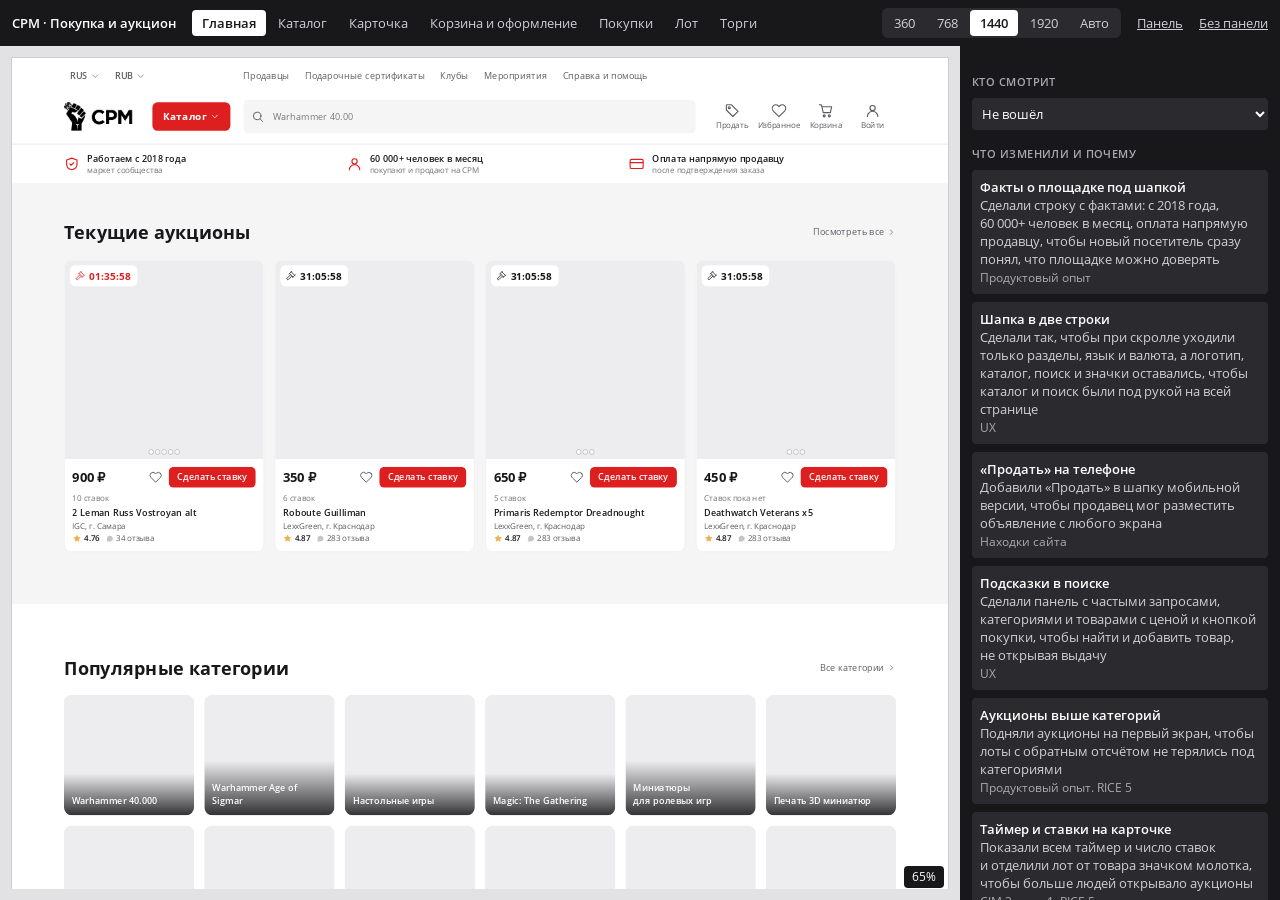
==== commit 24126db6: "Обновить баннер продажи по CPM-DS" ====
--- a/index.html
+++ b/index.html
@@ -65,11 +65,11 @@
   <div class="route-nav"><nav class="steps" id="steps" aria-label="Разделы прототипа"></nav><nav class="steps" id="orderSteps" aria-label="Этапы заказа" hidden></nav></div>
   <div class="seg" id="widths" aria-label="Ширина экрана"></div>
   <button class="lnk" id="sideBtn">Панель</button>
-  <a class="lnk" href="app.html?v=95" target="_blank">Без панели</a>
+  <a class="lnk" href="app.html?v=96" target="_blank">Без панели</a>
 </div>
 <div class="main">
   <div class="stage" id="stage">
-    <div class="frame-box" id="box"><iframe id="f" src="app.html?v=95#/" title="Прототип"></iframe></div>
+    <div class="frame-box" id="box"><iframe id="f" src="app.html?v=96#/" title="Прототип"></iframe></div>
     <span class="scale" id="scale" hidden></span>
   </div>
   <aside class="side" id="side"></aside>
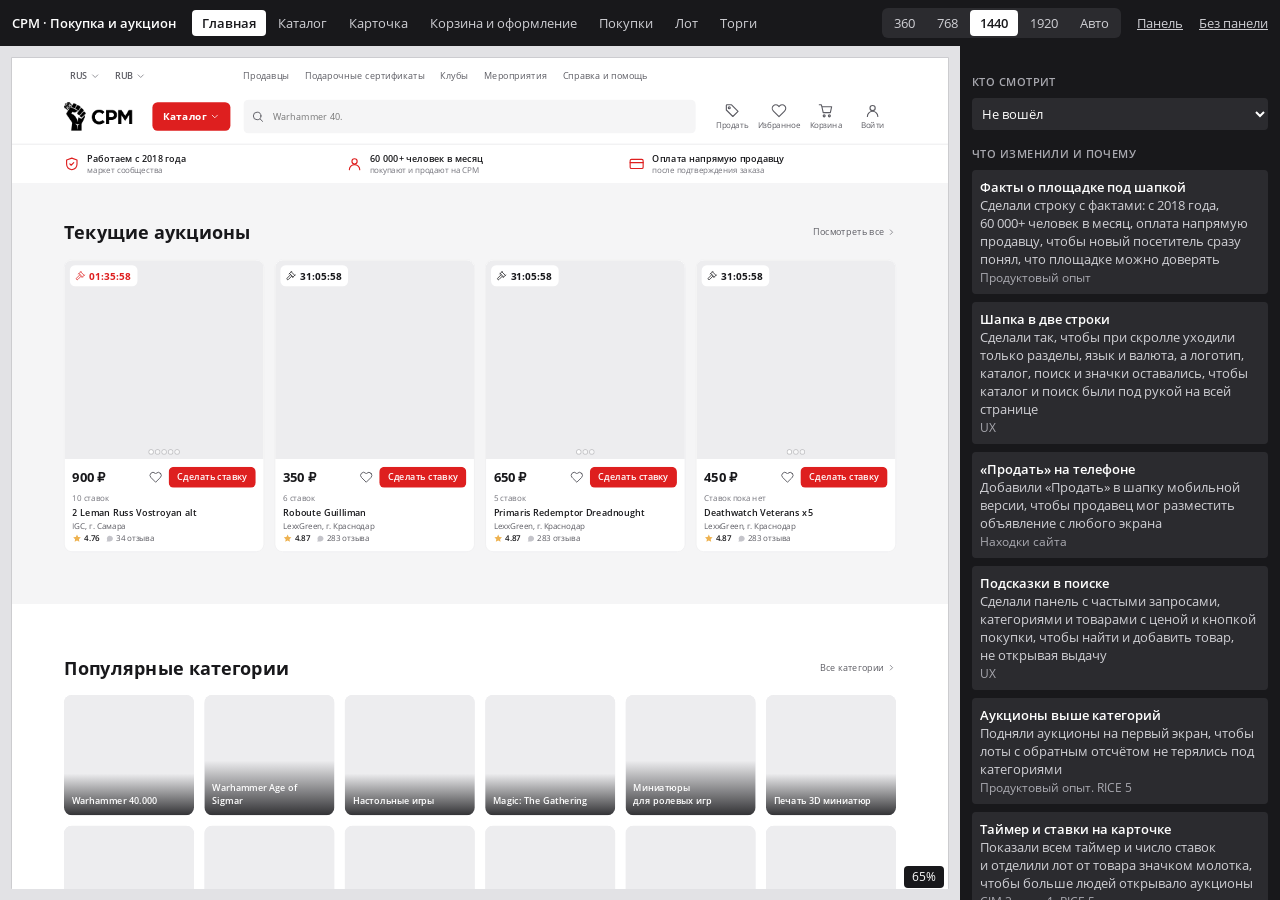
==== commit 275227f3: "Добавить планшетный вариант баннера из CPM-DS" ====
--- a/index.html
+++ b/index.html
@@ -65,11 +65,11 @@
   <div class="route-nav"><nav class="steps" id="steps" aria-label="Разделы прототипа"></nav><nav class="steps" id="orderSteps" aria-label="Этапы заказа" hidden></nav></div>
   <div class="seg" id="widths" aria-label="Ширина экрана"></div>
   <button class="lnk" id="sideBtn">Панель</button>
-  <a class="lnk" href="app.html?v=96" target="_blank">Без панели</a>
+  <a class="lnk" href="app.html?v=98" target="_blank">Без панели</a>
 </div>
 <div class="main">
   <div class="stage" id="stage">
-    <div class="frame-box" id="box"><iframe id="f" src="app.html?v=96#/" title="Прототип"></iframe></div>
+    <div class="frame-box" id="box"><iframe id="f" src="app.html?v=98#/" title="Прототип"></iframe></div>
     <span class="scale" id="scale" hidden></span>
   </div>
   <aside class="side" id="side"></aside>
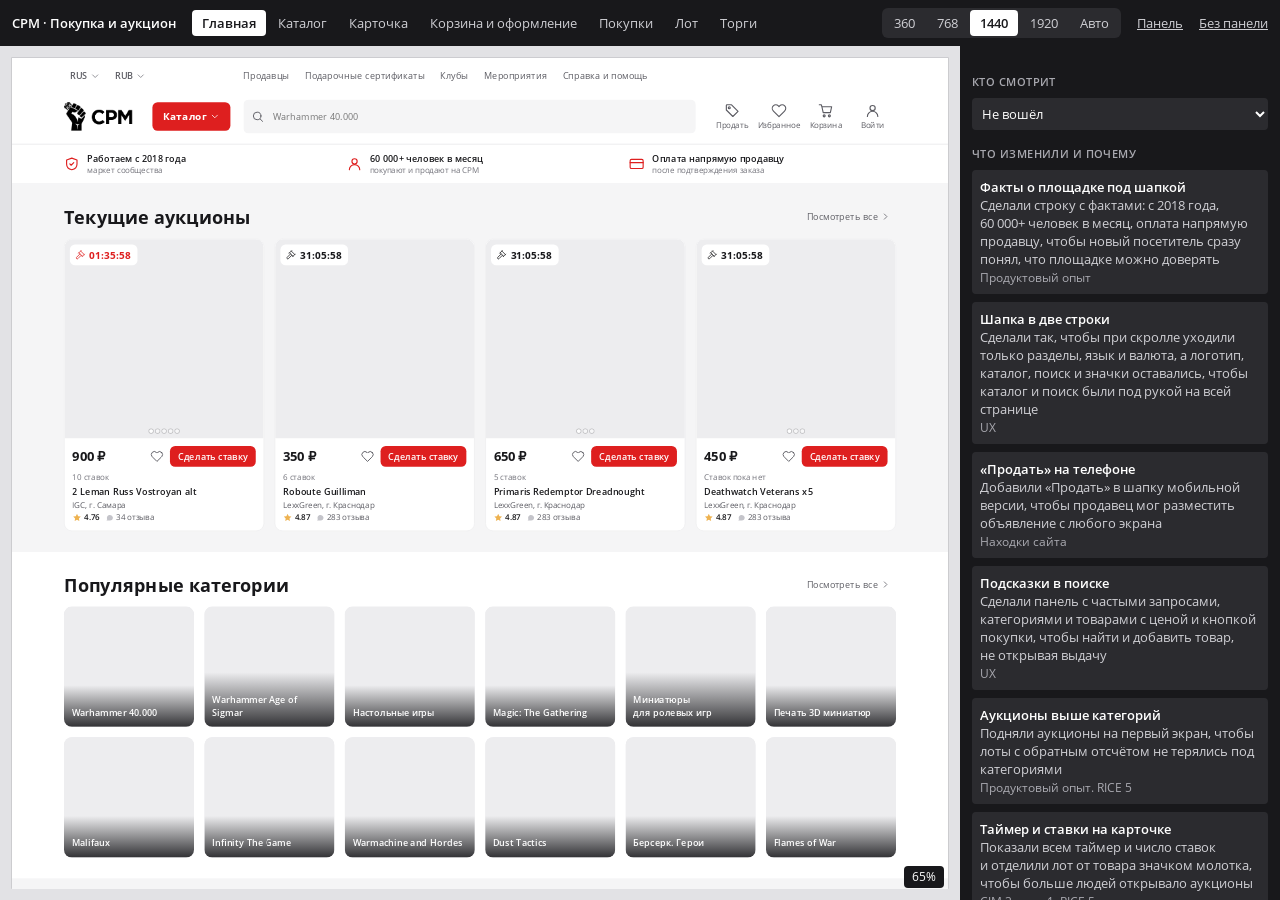
==== commit 98718531: "Опубликовать прототип покупки и аукциона v107" ====
--- a/index.html
+++ b/index.html
@@ -65,17 +65,17 @@
   <div class="route-nav"><nav class="steps" id="steps" aria-label="Разделы прототипа"></nav><nav class="steps" id="orderSteps" aria-label="Этапы заказа" hidden></nav></div>
   <div class="seg" id="widths" aria-label="Ширина экрана"></div>
   <button class="lnk" id="sideBtn">Панель</button>
-  <a class="lnk" href="app.html?v=98" target="_blank">Без панели</a>
+  <a class="lnk" href="app.html?v=107" target="_blank">Без панели</a>
 </div>
 <div class="main">
   <div class="stage" id="stage">
-    <div class="frame-box" id="box"><iframe id="f" src="app.html?v=98#/" title="Прототип"></iframe></div>
+    <div class="frame-box" id="box"><iframe id="f" src="app.html?v=107#/" title="Прототип"></iframe></div>
     <span class="scale" id="scale" hidden></span>
   </div>
   <aside class="side" id="side"></aside>
 </div>
 <script>
-const STEPS = [['home', 'Главная', '#/'], ['catalog', 'Каталог', '#/catalog'], ['item', 'Карточка', '#/item/strudd'], ['cart', 'Корзина', '#/cart'], ['checkout', 'Оформление', '#/checkout'], ['success', 'Успех', '#/success'], ['lk', 'Покупки', '#/lk/orders'], ['lot', 'Лот', '#/lot/a-guilliman'], ['bids', 'Торги', '#/lk/auctions']];
+const STEPS = [['home', 'Главная', '#/'], ['catalog', 'Каталог', '#/catalog'], ['item', 'Карточка', '#/item/strudd'], ['cart', 'Корзина', '#/cart'], ['checkout', 'Оформление', '#/checkout'], ['success', 'Успех', '#/success'], ['lk', 'Покупки', '#/lk/orders'], ['lot', 'Лот', '#/lot/a-leman'], ['bids', 'Торги', '#/lk/auctions']];
 const WIDTHS = [[360, '360'], [768, '768'], [1440, '1440'], [1920, '1920'], [0, 'Авто']];
 
 const NOTES = {
@@ -96,14 +96,14 @@
     ['Товары выше', 'Свернули теги в одну строку с «Показать ещё», чтобы товары были на первом экране, а не во второй его половине', 'CJM 1, этап 1. RICE 6'],
     ['Категории в фильтрах по шагам', 'Перенесли ряды категорий в фильтры и показываем их по шагам: раздел, группа, подраздел, чтобы не искать нужное в длинном дереве и всегда видеть путь назад', 'CJM 1, этап 1. RICE 6'],
     ['Короткие списки', 'Ограничили категории пятью пунктами до «Ещё», чтобы цена и продавец не уезжали вниз', 'UX'],
-    ['Фильтры раскрыты', 'Раскрыли все фильтры, чтобы ими чаще пользовались', 'Обсуждение в Miro'],
-    ['Кнопка «Показать» у фильтра', 'Показываем подсказку с числом найденного рядом с изменённым фильтром, чтобы не нагружать поиск на каждый клик: без фасетного индекса применять сразу нельзя. На телефоне кнопка закреплена внизу', 'Обсуждение в Miro. Для разработки', 1],
+    ['Фильтры раскрыты на десктопе', 'Показываем все группы слева от выдачи', 'Обсуждение в Miro'],
+    ['Кнопка «Показать» у фильтра', 'На десктопе показываем кнопку с числом результатов рядом с изменённым фильтром. На телефоне она закреплена внизу шторки', 'Обсуждение в Miro'],
     ['Кнопка вместо значка', 'Заменили маленький значок корзины на красную кнопку рядом с ценой, чтобы главное действие было заметно в выдаче', 'UX. RICE 7'],
     ['Количество в карточке', 'Показываем счётчик вместо кнопки после добавления, чтобы менять количество, не уходя из выдачи', 'UX'],
     ['Адаптив: фото крупнее, текста меньше', 'Убрали поля и зазоры почти до нуля, сделали фото выше, убрали город, а кнопку поставили вниз, чтобы фото работало на выбор и на экране помещалось больше товаров', 'UX'],
     ['Продавец на карточке', 'Добавили продавца, город, рейтинг и число отзывов со значком, чтобы оценить продавца без перехода в объявление', 'CJM 1, этап 3. RICE 2'],
-    ['Фильтры над выдачей', 'На телефоне и планшете панель над товарами. Все группы раскрыты, панель можно прокручивать', 'CJM 1, этап 1. RICE 6'],
-    ['Телефон: один фильтр', 'Нажатие на применённый фильтр прокручивает панель к его группе', 'UX'],
+    ['Фильтры по кнопке', 'На телефоне и планшете кнопка «Фильтры» открывает панель, а после применения рядом с выбранными фильтрами появляется значок со счётчиком', 'CJM 1, этап 1. RICE 6'],
+    ['Телефон: один фильтр', 'Нажатие на выбранный фильтр открывает его группу', 'UX'],
     ['Телефон: вид выдачи', 'Добавили переключатель на одну или две карточки в ряд, чтобы выбирать между фото крупнее и большим числом товаров', 'UX'],
   ],
   item: [
@@ -121,7 +121,7 @@
     ['Звёзды у каждого отзыва', 'Показали оценку звёздами вместо «положительный» и «отрицательный», чтобы отзывы читались быстрее. Нужно хранить оценку каждого отзыва: сейчас на сайте средний балл и знак отзыва, в прототипе разбивка примерная', '', true],
   ],
   cart: [
-    ['Безопасная сделка', 'Предлагаем безопасную сделку на шаге оплаты и показываем комиссию в итоге: от выбора зависят сумма и шаги заказа', 'Обсуждение в Miro. Комиссия примерная. Для разработки', 1],
+    ['Безопасная сделка', 'Защиту можно включить в корзине или при оплате. Выбор сохраняется для каждого продавца, комиссия входит в итог', 'Обсуждение в Miro. Комиссия примерная. Для разработки', 1],
     ['«Будет 2 заказа»', 'Предупреждаем заранее, что у каждого продавца свой заказ, срок и оплата, чтобы две оплаты не стали сюрпризом', 'Flow 4'],
     ['Итог по каждому продавцу', 'Показали сумму в группе и в сводке, чтобы было понятно, сколько платить и кому', 'CJM 1, этап 4. RICE 14'],
     ['Доставка отдельно', 'Написали, что доставка считается на следующем шаге, чтобы итог не вызывал вопросов и не приводил к отменам из-за неожиданной суммы', 'CJM 1, этап 4. RICE 14'],
@@ -139,7 +139,7 @@
     ['Сначала доставка, потом адрес', 'Спрашиваем город, затем способ, и только потом адрес, если он нужен, чтобы было меньше ошибок и возвратов к форме', 'Flow 3. CJM 1, этап 5. RICE 29'],
     ['Только доступная доставка', 'Убрали серые варианты без объяснения и показываем способы для выбранного города, чтобы было меньше вопросов о доставке', 'Flow 3. CJM 1, этап 5. RICE 9'],
     ['Ошибки рядом с полем', 'Проверяем поле при выходе из него и ведём к первой ошибке при отправке, чтобы заказ нельзя было отправить без доставки и не приходилось искать, что не так', 'Flow 3'],
-    ['Оплата отдельным блоком', 'Вынесли способ оплаты, промокод и комментарий из доставки, чтобы необязательные поля не мешали главному', 'Flow 3. UX'],
+    ['Оплата отдельным блоком', 'Способ оплаты и комментарий относятся к продавцу. Промокоды и сертификаты вводят в итоге заказа', 'Flow 3. UX'],
     ['Заметно про оплату', 'Написали «Сейчас платить не нужно» у кнопки, чтобы покупатель не ждал списания и не боялся нажать', 'CJM 1, этап 5'],
     ['Предупреждение о доставке', 'Сказали, что сумму доставки подтвердит продавец, чтобы её изменение не стало неожиданностью', 'CJM 2, этап 2. RICE 14'],
     ['«Оформить заказ»', 'Заменили «ПОДТВЕРДИТЬ», чтобы не путать действие покупателя с подтверждением продавца', 'UX'],
@@ -198,7 +198,8 @@
   lk: ['Выберите «Вошёл, покупатель» в блоке «Кто смотрит»: без входа ЛК просит войти'],
   lot: ['Код подтверждения почты 1234', 'Свой аукцион виден при роли продавца'],
   bids: ['Выберите «Вошёл, покупатель» в блоке «Кто смотрит»'],
-  checkout: ['Промокод MINI10, сертификат GIFT500. Любой другой покажет ошибку', 'Наличные видны только при самовывозе'],
+  cart: ['Включите безопасную сделку у продавца и перейдите к оформлению. На шаге оплаты можно изменить выбор и вернуться в корзину'],
+  checkout: ['Безопасная сделка доступна и на шаге оплаты. При выборе наличных защита отключается', 'В итоге заказа вводите коды по одному. MINI10 — 10% на товары PRO-продавца, SHIP200 — до 200 ₽ на его доставку. GIFT500 и GIFT1000 — сертификаты на 500 и 1 000 ₽. Сначала применяются промокоды, затем сертификаты в порядке ввода', 'Наличные видны только при самовывозе'],
   success: ['Состояния «Email есть в базе» и «Автоподтверждение у PRO» переключаются выше'],
 };
 
@@ -212,8 +213,8 @@
   lot: [{ t: 'lot' }, { t: 'flag', k: 'noEmail', l: 'Почта не подтверждена' }, { t: 'flag', k: 'minus', l: 'Минус на балансе' }, { t: 'go', l: 'Открыть свой аукцион', h: '#/lot/a-own' }, { t: 'go', l: 'Лот с резервом', h: '#/lot/a-leman' }, { t: 'go', l: 'Лот с блиц-ценой', h: '#/lot/a-guilliman' }],
   bids: [{ t: 'flag', k: 'noBids', l: 'Не участвовал в торгах' }],
   item: [{ t: 'flag', k: 'soldOut', l: 'Нет в наличии' }],
-  cart: [{ t: 'preset', n: 'empty', l: 'Пустая корзина' }, { t: 'preset', n: 'one', l: 'Один продавец' }, { t: 'preset', n: 'two', l: 'Два продавца' }, { t: 'preset', n: 'three', l: 'Три товара у двух продавцов' }, { t: 'flag', k: 'itemOut', l: 'Товар закончился' }, { t: 'flag', k: 'partial', l: 'Остаток меньше выбранного' }, { t: 'flag', k: 'minSum', l: 'Минимальная сумма продавца' }],
-  checkout: [{ t: 'fill', l: 'Заполнить форму' }, { t: 'empty', l: 'Отправить пустую форму' }, { t: 'preset', n: 'two', l: 'Два продавца' }, { t: 'preset', n: 'cash', l: 'Самовывоз: есть наличные' }, { t: 'select', k: 'fail', l: 'Ответ сервера', o: [['none', 'Заказ создан'], ['changed', 'Сумма изменилась'], ['out', 'Товар закончился'], ['balance', 'Отрицательный баланс']] }],
+  cart: [{ t: 'preset', n: 'empty', l: 'Пустая корзина' }, { t: 'preset', n: 'one', l: 'Один продавец' }, { t: 'preset', n: 'multi', l: 'Один продавец · 2 разных товара' }, { t: 'preset', n: 'two', l: 'Два продавца' }, { t: 'preset', n: 'twoPro', l: 'Два PRO-продавца · независимая защита' }, { t: 'preset', n: 'three', l: 'Три товара у двух продавцов' }, { t: 'flag', k: 'itemOut', l: 'Товар закончился' }, { t: 'flag', k: 'partial', l: 'Остаток меньше выбранного' }, { t: 'flag', k: 'minSum', l: 'Минимальная сумма продавца' }],
+  checkout: [{ t: 'fill', l: 'Заполнить форму' }, { t: 'empty', l: 'Отправить пустую форму' }, { t: 'preset', n: 'multi', l: 'Один продавец · 2 разных товара' }, { t: 'preset', n: 'two', l: 'Два продавца' }, { t: 'preset', n: 'twoPro', l: 'Два PRO-продавца · выбор для промокода' }, { t: 'preset', n: 'cash', l: 'Самовывоз: есть наличные' }, { t: 'select', k: 'fail', l: 'Ответ сервера', o: [['none', 'Заказ создан'], ['changed', 'Сумма изменилась'], ['out', 'Товар закончился'], ['balance', 'Отрицательный баланс']] }],
   success: [{ t: 'flag', k: 'emailExists', guest: true, l: 'Email уже есть в базе' }, { t: 'flag', k: 'autoConfirm', l: 'Автоподтверждение у PRO' }],
 };
 
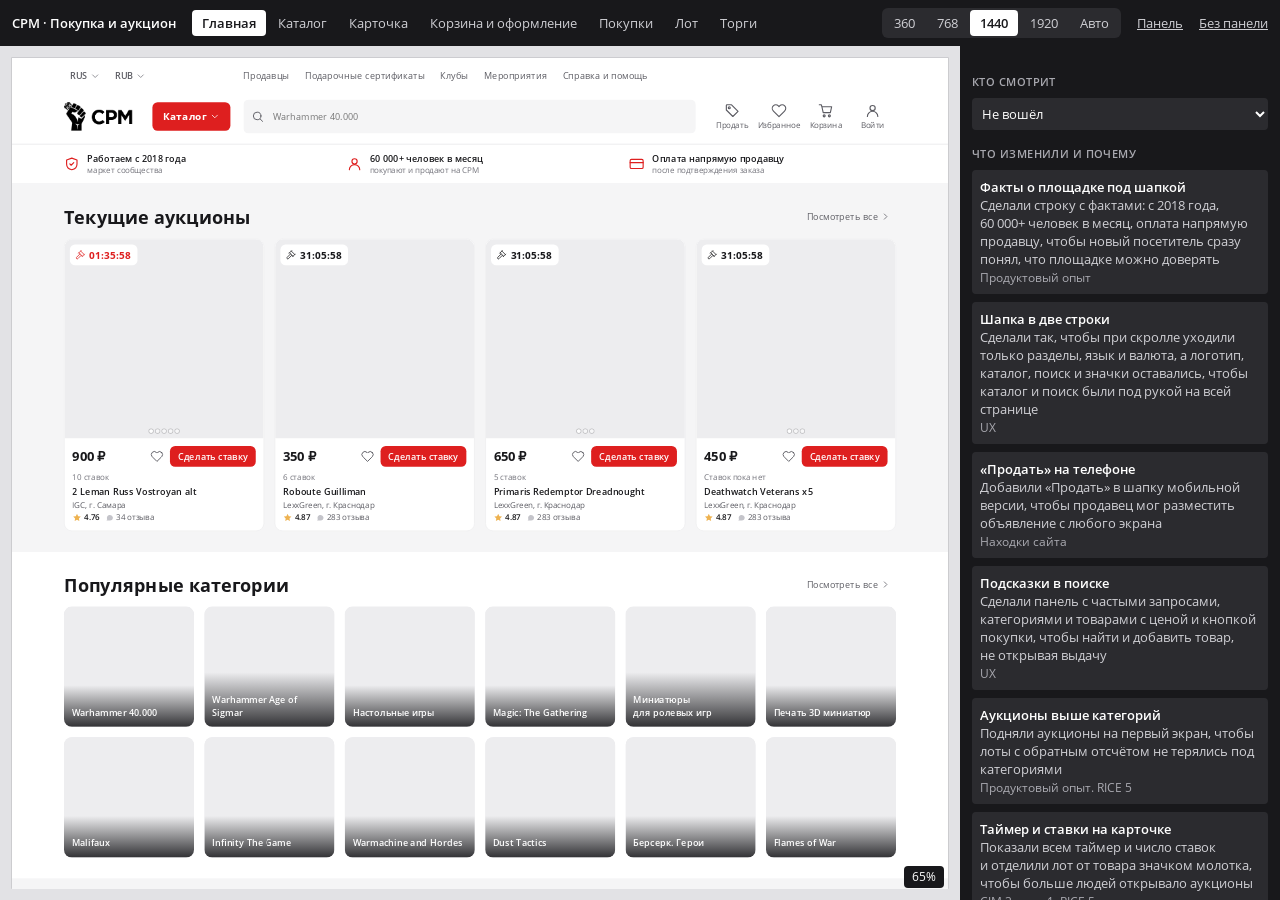
==== commit c1a51969: "Опубликовать прототип покупки и аукциона v110" ====
--- a/index.html
+++ b/index.html
@@ -65,11 +65,11 @@
   <div class="route-nav"><nav class="steps" id="steps" aria-label="Разделы прототипа"></nav><nav class="steps" id="orderSteps" aria-label="Этапы заказа" hidden></nav></div>
   <div class="seg" id="widths" aria-label="Ширина экрана"></div>
   <button class="lnk" id="sideBtn">Панель</button>
-  <a class="lnk" href="app.html?v=107" target="_blank">Без панели</a>
+  <a class="lnk" href="app.html?v=110" target="_blank">Без панели</a>
 </div>
 <div class="main">
   <div class="stage" id="stage">
-    <div class="frame-box" id="box"><iframe id="f" src="app.html?v=107#/" title="Прототип"></iframe></div>
+    <div class="frame-box" id="box"><iframe id="f" src="app.html?v=110#/" title="Прототип"></iframe></div>
     <span class="scale" id="scale" hidden></span>
   </div>
   <aside class="side" id="side"></aside>
@@ -161,7 +161,6 @@
   ],
   lk: [
     ['Что дальше на каждом статусе', 'Показываем, чей сейчас ход, что сделать и до какого срока, чтобы меньше писали в поддержку', 'Поддержка: 55% обращений после заказа. CJM 2'],
-    ['Сроки в часах', 'Показываем дату и остаток в часах, чтобы «1 день» не означал почти 48 часов', 'Находки сайта. RICE 8'],
     ['Страница заказа', 'Вынесли шаги, доставку, оплату, продавца и действия на отдельную страницу, а в списке оставили статус, срок и главную кнопку, чтобы список читался быстро', 'Обратная связь пользователя'],
     ['Поиск и фильтры', 'Вернули поиск и фильтры по статусу, оплате и доставке, как на сайте, и добавили поиск по товару и продавцу', 'Находки сайта'],
     ['Понятные шаги', 'Шаги подписаны по смыслу: что уже было и что происходит сейчас', 'CJM 2'],
